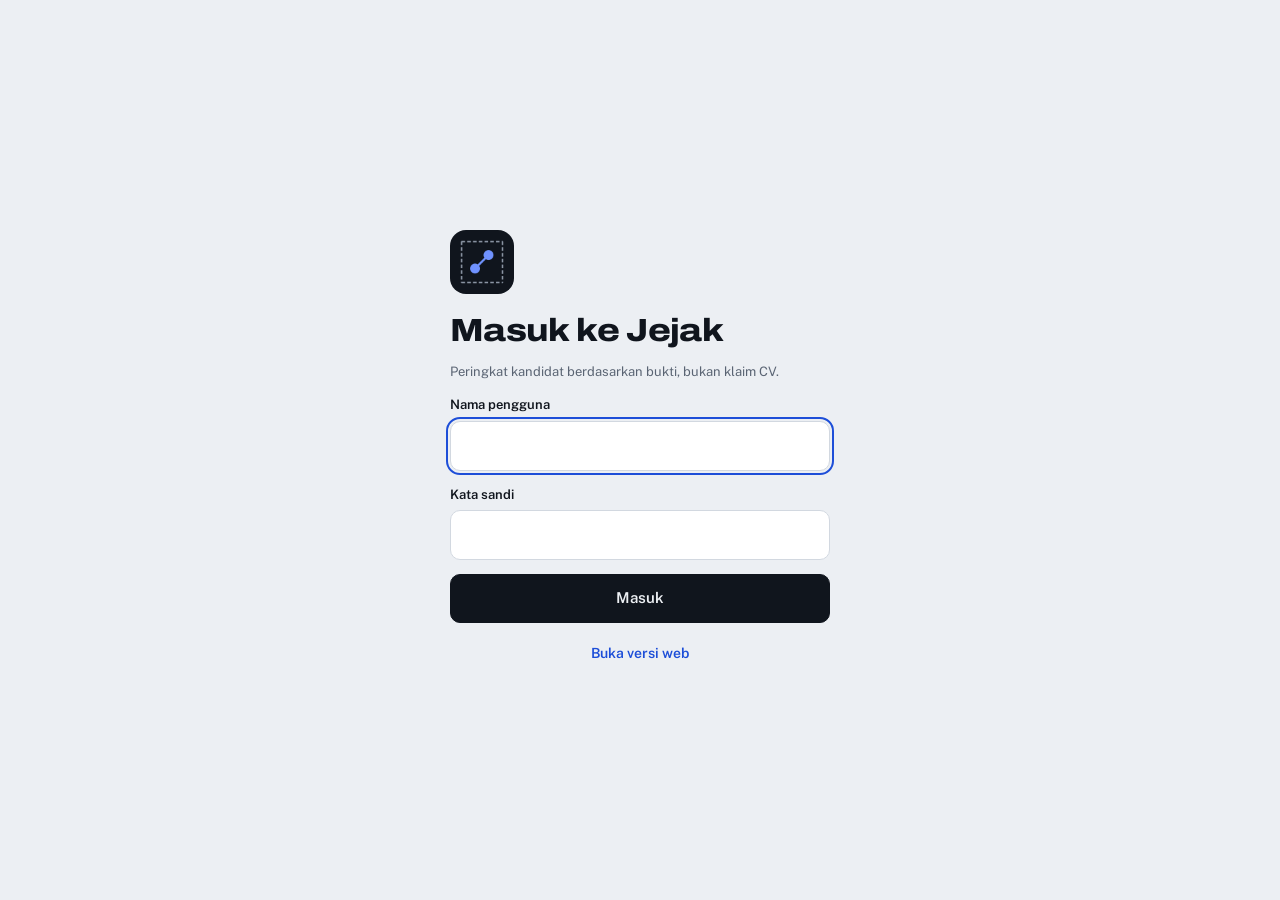
==== app/index.html @ dce97fb8 "Add Jejak mobile app with login, and send phones to it - app/: installable PWA (manifest, icons, ser" ====
<!doctype html>
<html lang="id">
<head>
<meta charset="utf-8">
<meta name="viewport" content="width=device-width, initial-scale=1, viewport-fit=cover">
<title>Jejak</title>
<meta name="description" content="Jejak: peringkat kandidat berdasarkan bukti, bukan klaim CV.">
<meta name="theme-color" content="#eceff3" media="(prefers-color-scheme: light)">
<meta name="theme-color" content="#0c1117" media="(prefers-color-scheme: dark)">
<meta name="apple-mobile-web-app-capable" content="yes">
<meta name="mobile-web-app-capable" content="yes">
<meta name="apple-mobile-web-app-status-bar-style" content="default">
<meta name="apple-mobile-web-app-title" content="Jejak">
<link rel="manifest" href="manifest.webmanifest">
<link rel="icon" href="icons/icon-192.png" type="image/png">
<link rel="apple-touch-icon" href="icons/apple-touch-icon.png">
<link rel="preconnect" href="https://fonts.googleapis.com">
<link rel="preconnect" href="https://fonts.gstatic.com" crossorigin>
<link rel="stylesheet" href="https://fonts.googleapis.com/css2?family=Archivo:wdth,wght@100..125,400..900&family=Public+Sans:wght@400;500;600&family=JetBrains+Mono:wght@400;600&display=swap">
<link rel="stylesheet" href="app.css">
</head>
<body>
<div class="login" id="login" hidden>
  <form class="login-card" id="loginForm" novalidate>
    <img src="icons/icon-192.png" alt="" width="64" height="64" class="login-icon">
    <h1>Masuk ke Jejak</h1>
    <p class="hint">Peringkat kandidat berdasarkan bukti, bukan klaim CV.</p>
    <label class="f" for="loginUser">Nama pengguna
      <input id="loginUser" name="username" autocomplete="username" autocapitalize="off" autocorrect="off" spellcheck="false" inputmode="text" required>
    </label>
    <label class="f" for="loginPass">Kata sandi
      <input id="loginPass" name="password" type="password" autocomplete="current-password" required>
    </label>
    <p class="login-error" id="loginError" role="alert" hidden></p>
    <button class="btn" type="submit" id="loginBtn">Masuk</button>
    <a class="link center" href="../?web=1">Buka versi web</a>
  </form>
</div>
<div class="shell" id="shell" hidden>
  <header class="appbar">
    <div class="appbar-row">
      <span class="eyebrow" id="eyebrow">Backend Engineer, Laravel</span>
      <span class="appbar-actions">
        <button type="button" class="install" id="installBtn" hidden>Pasang</button>
        <button type="button" class="logout" id="logoutBtn">Keluar</button>
      </span>
    </div>
    <h1 id="screenTitle">Peringkat</h1>
  </header>

  <main id="main">
    <section class="screen" data-screen="peringkat" aria-labelledby="screenTitle">
      <div class="ios-hint card" id="iosHint" hidden>
        <p><b>Pasang Jejak di iPhone:</b> ketuk tombol Bagikan di Safari, lalu pilih <b>Tambah ke Layar Utama</b>.</p>
        <button type="button" class="link" id="iosHintClose">Tutup</button>
      </div>
      <div class="seg" role="group" aria-label="Mode penilaian">
        <button type="button" data-mode="cv" aria-pressed="false">Skor CV</button>
        <button type="button" data-mode="es" aria-pressed="true">Skor bukti</button>
      </div>
      <p class="hint" id="rankHint"></p>
      <div class="rank" id="rank"></div>
      <p class="foot">Data contoh. Semua kandidat dan angka dibuat untuk demo.</p>
    </section>

    <section class="screen" data-screen="dossier" hidden>
      <div class="chips" id="dossierChips" role="tablist" aria-label="Pilih kandidat"></div>
      <div id="dossier"></div>
    </section>

    <section class="screen" data-screen="bukti" hidden>
      <div class="chips" id="srcChips" aria-label="Saring sumber"></div>
      <ul class="feed" id="feed"></ul>
    </section>

    <section class="screen" data-screen="izin" hidden>
      <div class="chips" id="izinChips" role="tablist" aria-label="Lihat sebagai kandidat"></div>
      <div id="izin"></div>
    </section>
  </main>

  <nav class="tabbar" aria-label="Menu utama">
    <a href="#peringkat" data-tab="peringkat">
      <svg viewBox="0 0 24 24" aria-hidden="true"><path d="M4 18h4V10H4zM10 18h4V5h-4zM16 18h4v-6h-4z"/></svg><span>Peringkat</span></a>
    <a href="#dossier" data-tab="dossier">
      <svg viewBox="0 0 24 24" aria-hidden="true"><rect x="4" y="4" width="16" height="16" rx="2" fill="none" stroke-dasharray="3 2.2"/><circle cx="9.5" cy="14.5" r="2.2"/><circle cx="14.5" cy="9.5" r="2.2"/><path d="M9.5 14.5l5-5" fill="none"/></svg><span>Dossier</span></a>
    <a href="#bukti" data-tab="bukti">
      <svg viewBox="0 0 24 24" aria-hidden="true"><path d="M5 6h14M5 12h14M5 18h9" fill="none"/></svg><span>Bukti</span></a>
    <a href="#izin" data-tab="izin">
      <svg viewBox="0 0 24 24" aria-hidden="true"><path d="M12 3l7 3v5c0 4.5-3 8-7 10-4-2-7-5.5-7-10V6z" fill="none"/><path d="M9 12l2 2 4-4" fill="none"/></svg><span>Izin</span></a>
  </nav>

  <div class="sheet-backdrop" id="sheetBackdrop" hidden></div>
  <div class="sheet" id="sheet" role="dialog" aria-modal="true" aria-labelledby="sheetTitle" hidden>
    <div class="grab" aria-hidden="true"></div>
    <div class="sheet-head"><h2 id="sheetTitle"></h2><button type="button" class="link" id="sheetClose">Tutup</button></div>
    <div id="sheetBody"></div>
  </div>
  <div class="toast" id="toast" role="status" aria-live="polite" hidden></div>
</div>
<script src="data.js"></script>
<script src="app.js"></script>
</body>
</html>
---- app/app.css ----
/* Mobile shell: large-title app bar, one scrolling screen, bottom tab bar, bottom sheets.
   Same tokens as the landing page so the two read as one product. */
:root {
  --bg: #eceff3;
  --surface: #ffffff;
  --surface-2: #f5f7f9;
  --ink: #10151d;
  --muted: #5a6473;
  --line: #d2d8e0;
  --accent: #1d4ed8;
  --accent-soft: #dbe5ff;
  --claim: #8a94a3;
  --ok: #17804c;
  --partial: #a86400;
  --over: #c0322a;
  --hidden: #0b7d87;
  --none: #9aa3af;
  --scrim: rgba(16, 21, 29, .38);
  --display: "Archivo", "Arial Narrow", Arial, sans-serif;
  --body: "Public Sans", "Segoe UI", system-ui, -apple-system, sans-serif;
  --mono: "JetBrains Mono", ui-monospace, "SFMono-Regular", Menlo, monospace;
  --tabbar-h: 58px;
  color-scheme: light;
}
@media (prefers-color-scheme: dark) {
  :root:not([data-theme="light"]) {
    --bg: #0c1117; --surface: #131a23; --surface-2: #19212c; --ink: #e5eaf0; --muted: #8b96a6;
    --line: #26303d; --accent: #7092ff; --accent-soft: #1b2850; --claim: #6d7787;
    --ok: #3fbb7b; --partial: #e2a43c; --over: #f06a5e; --hidden: #39c3cd; --none: #5d6775;
    --scrim: rgba(0, 0, 0, .55);
    color-scheme: dark;
  }
}
:root[data-theme="dark"] {
  --bg: #0c1117; --surface: #131a23; --surface-2: #19212c; --ink: #e5eaf0; --muted: #8b96a6;
  --line: #26303d; --accent: #7092ff; --accent-soft: #1b2850; --claim: #6d7787;
  --ok: #3fbb7b; --partial: #e2a43c; --over: #f06a5e; --hidden: #39c3cd; --none: #5d6775;
  --scrim: rgba(0, 0, 0, .55);
  color-scheme: dark;
}

* { box-sizing: border-box; -webkit-tap-highlight-color: transparent; }
html, body { margin: 0; background: var(--bg); color: var(--ink); }
body { font-family: var(--body); font-size: 15px; line-height: 1.5; -webkit-font-smoothing: antialiased; overscroll-behavior-y: none; }
[hidden] { display: none !important; }
button { font: inherit; color: inherit; }
p { margin: 0; }
:focus-visible { outline: 2px solid var(--accent); outline-offset: 2px; }
.num { font-variant-numeric: tabular-nums; }

.shell { max-width: 560px; margin: 0 auto; min-height: 100dvh; }
.pad-x { padding-left: max(16px, env(safe-area-inset-left, 0px)); padding-right: max(16px, env(safe-area-inset-right, 0px)); }

/* app bar */
.appbar {
  position: sticky; top: 0; z-index: 5; background: var(--bg);
  padding: calc(env(safe-area-inset-top, 0px) + 10px) max(16px, env(safe-area-inset-right, 0px)) 10px max(16px, env(safe-area-inset-left, 0px));
  border-bottom: 1px solid transparent; transition: border-color .2s;
}
.appbar.scrolled { border-bottom-color: var(--line); }
.appbar-row { display: flex; justify-content: space-between; align-items: center; min-height: 24px; }
.eyebrow { font-family: var(--mono); font-size: 11px; letter-spacing: .07em; text-transform: uppercase; color: var(--muted); }
.appbar h1 { margin: 2px 0 0; font-family: var(--display); font-weight: 800; font-stretch: 115%; font-size: 32px; letter-spacing: -.02em; line-height: 1.1; }
.install { border: 1px solid var(--ink); background: var(--ink); color: var(--bg); border-radius: 999px; padding: 4px 12px; font-size: 13px; font-weight: 600; }

main { padding: 8px max(16px, env(safe-area-inset-right, 0px)) calc(var(--tabbar-h) + env(safe-area-inset-bottom, 0px) + 24px) max(16px, env(safe-area-inset-left, 0px)); }
.screen { display: grid; gap: 14px; animation: in .22s ease-out; }
@keyframes in { from { opacity: .4; transform: translateY(6px); } to { opacity: 1; transform: none; } }

.card { background: var(--surface); border: 1px solid var(--line); border-radius: 12px; padding: 14px; }
.label { font-family: var(--mono); font-size: 10.5px; letter-spacing: .07em; text-transform: uppercase; color: var(--muted); }
.hint { color: var(--muted); font-size: 13px; }
.foot { color: var(--muted); font-size: 12px; text-align: center; padding-top: 6px; }
.link { border: 0; background: none; color: var(--accent); font-weight: 600; font-size: 14px; padding: 6px 0; cursor: pointer; }
.ios-hint { display: grid; gap: 6px; font-size: 14px; }
.ios-hint .link { justify-self: start; }

/* segmented */
.seg { display: grid; grid-template-columns: 1fr 1fr; border: 1px solid var(--line); border-radius: 10px; background: var(--surface); padding: 3px; }
.seg button { border: 0; background: transparent; padding: 9px; border-radius: 8px; font-weight: 600; font-size: 14px; color: var(--muted); cursor: pointer; }
.seg button[aria-pressed="true"] { background: var(--ink); color: var(--bg); }

/* ranking cards */
.rank { position: relative; }
.rcard { position: absolute; left: 0; right: 0; height: 96px; display: grid; grid-template-columns: 34px 1fr auto; gap: 2px 12px; align-items: center; text-align: left; background: var(--surface); border: 1px solid var(--line); border-radius: 12px; padding: 12px 14px; cursor: pointer; transition: transform .5s cubic-bezier(.2,.8,.2,1); }
.rcard:active { background: var(--surface-2); }
.rcard .pos { grid-row: 1 / 3; font-family: var(--display); font-weight: 800; font-stretch: 112%; font-size: 24px; color: var(--muted); }
.rcard .nm { font-weight: 600; font-size: 16px; min-width: 0; overflow: hidden; text-overflow: ellipsis; white-space: nowrap; }
.rcard .sc { font-family: var(--display); font-weight: 800; font-stretch: 112%; font-size: 26px; line-height: 1; text-align: right; }
.rcard.ev .sc { color: var(--accent); }
.rcard .sub { grid-column: 2 / 4; display: grid; grid-template-columns: 1fr auto; gap: 10px; align-items: center; }
.rcard .tag { grid-column: 2 / 4; font-size: 12px; color: var(--muted); white-space: nowrap; overflow: hidden; text-overflow: ellipsis; }
.bar { position: relative; height: 6px; background: var(--surface-2); border-radius: 3px; overflow: hidden; }
.bar i { position: absolute; inset: 0 auto 0 0; background: var(--ink); opacity: .7; border-radius: 3px; transition: width .5s cubic-bezier(.2,.8,.2,1); }
.rcard.ev .bar i { background: var(--accent); opacity: 1; }
.delta { font-family: var(--mono); font-size: 12px; min-width: 30px; text-align: right; }
.up { color: var(--ok); } .down { color: var(--over); } .same { color: var(--muted); }

/* chips */
.chips { display: flex; gap: 8px; overflow-x: auto; scrollbar-width: none; margin: 0 calc(-1 * max(16px, env(safe-area-inset-right, 0px))); padding: 0 max(16px, env(safe-area-inset-right, 0px)) 2px; }
.chips::-webkit-scrollbar { display: none; }
.chip { flex: none; border: 1px solid var(--line); background: var(--surface); border-radius: 999px; padding: 7px 14px; font-size: 14px; font-weight: 600; color: var(--muted); cursor: pointer; white-space: nowrap; }
.chip[aria-selected="true"], .chip[aria-pressed="true"] { background: var(--ink); color: var(--bg); border-color: var(--ink); }

/* dossier */
.dhead h2 { margin: 0; font-family: var(--display); font-size: 22px; font-weight: 800; font-stretch: 108%; }
.dhead p { color: var(--muted); font-size: 13px; }
.trio { display: grid; grid-template-columns: repeat(3, 1fr); border: 1px solid var(--line); border-radius: 12px; background: var(--surface); overflow: hidden; }
.trio div { padding: 10px 12px; }
.trio div + div { border-left: 1px solid var(--line); }
.trio b { display: block; font-family: var(--display); font-weight: 800; font-stretch: 112%; font-size: 28px; line-height: 1.1; font-variant-numeric: tabular-nums; }
.trio .ev b { color: var(--accent); }
.agent { border: 1px dashed color-mix(in srgb, var(--accent) 55%, var(--line)); border-radius: 12px; padding: 12px 14px; font-size: 14px; background: var(--surface); }
.agent .label { color: var(--accent); display: block; margin-bottom: 4px; }
.graph { width: 100%; height: auto; display: block; }
.graph text { font-family: var(--body); fill: var(--ink); }
.graph .lvl { font-family: var(--mono); fill: var(--muted); }
.legend { display: flex; flex-wrap: wrap; gap: 4px 14px; font-size: 12px; color: var(--muted); margin-top: 6px; }
.key { display: inline-flex; align-items: center; gap: 6px; }
.sw-c { width: 12px; height: 12px; border-radius: 50%; border: 1.5px dashed var(--claim); }
.sw-e { width: 10px; height: 10px; border-radius: 50%; background: var(--accent); }

.list { list-style: none; margin: 0; padding: 0; background: var(--surface); border: 1px solid var(--line); border-radius: 12px; overflow: hidden; }
.list > li + li { border-top: 1px solid var(--line); }
.row { width: 100%; display: grid; grid-template-columns: 1fr auto; gap: 6px 10px; align-items: center; padding: 12px 14px; border: 0; background: transparent; text-align: left; cursor: pointer; }
.row:active { background: var(--surface-2); }
.row .t { font-weight: 600; font-size: 15px; min-width: 0; }
.row .lv { grid-column: 1 / 3; display: flex; gap: 14px; align-items: center; flex-wrap: wrap; font-size: 12px; color: var(--muted); }
.pips { display: inline-flex; gap: 3px; vertical-align: middle; }
.pips i { width: 10px; height: 10px; border-radius: 2px; border: 1.5px solid var(--line); }
.pips.c i.on { border: 1.5px dashed var(--claim); }
.pips.e i.on { background: var(--accent); border-color: var(--accent); }
.pill { font-family: var(--mono); font-size: 10.5px; letter-spacing: .04em; text-transform: uppercase; padding: 2px 8px; border-radius: 999px; border: 1px solid currentColor; white-space: nowrap; }
.st-ok { color: var(--ok); } .st-partial { color: var(--partial); } .st-over { color: var(--over); } .st-hidden { color: var(--hidden); } .st-none { color: var(--none); }
.section-title { display: flex; justify-content: space-between; align-items: baseline; margin-top: 4px; }

/* evidence items */
.ev-item { display: grid; gap: 4px; padding: 12px 14px; }
.ev-item .top { display: flex; justify-content: space-between; gap: 8px; align-items: baseline; }
.ev-item .src { font-weight: 600; font-size: 13px; display: inline-flex; gap: 8px; align-items: center; }
.ev-item .t { font-weight: 600; }
.ev-item p { color: var(--muted); font-size: 13.5px; }
.ev-item .who { font-size: 12px; color: var(--muted); }
.badge { font-family: var(--mono); font-size: 11px; font-weight: 600; width: 22px; height: 22px; display: inline-grid; place-items: center; border-radius: 5px; border: 1.5px solid var(--claim); color: var(--claim); }
.badge.Kuat { border-color: var(--accent); color: var(--accent); }
.badge.Sedang { border-color: var(--ink); color: var(--ink); border-width: 1.2px; }
.feed { list-style: none; margin: 0; padding: 0; display: grid; gap: 10px; }
.feed > li { background: var(--surface); border: 1px solid var(--line); border-radius: 12px; }
.empty { text-align: center; color: var(--muted); padding: 32px 16px; }

/* consent */
.consent-score { display: grid; grid-template-columns: 1fr auto; align-items: center; gap: 4px 12px; }
.consent-score b { font-family: var(--display); font-weight: 800; font-stretch: 112%; font-size: 34px; line-height: 1; color: var(--accent); font-variant-numeric: tabular-nums; }
.consent-score .was { font-family: var(--mono); font-size: 12px; color: var(--muted); text-align: right; }
.src-row { display: grid; grid-template-columns: 1fr auto; gap: 4px 12px; align-items: center; padding: 12px 14px; }
.src-row .t { font-weight: 600; }
.src-row p { grid-column: 1 / 2; color: var(--muted); font-size: 13px; }
.src-row .tr { font-family: var(--mono); font-size: 11px; color: var(--muted); }
.switch { position: relative; width: 50px; height: 30px; border-radius: 999px; border: 0; background: var(--line); cursor: pointer; transition: background .2s; grid-row: 1 / 3; grid-column: 2; }
.switch::after { content: ""; position: absolute; top: 3px; left: 3px; width: 24px; height: 24px; border-radius: 50%; background: var(--surface); box-shadow: 0 1px 2px rgba(0,0,0,.25); transition: transform .2s; }
.switch[aria-checked="true"] { background: var(--ok); }
.switch[aria-checked="true"]::after { transform: translateX(20px); }
.switch:disabled { opacity: .45; }
.audit { list-style: none; margin: 0; padding: 0; display: grid; gap: 0; font-size: 13px; }
.audit li { display: grid; grid-template-columns: 52px 1fr; gap: 10px; padding: 9px 14px; }
.audit li + li { border-top: 1px solid var(--line); }
.audit time { font-family: var(--mono); font-size: 11.5px; color: var(--muted); padding-top: 1px; }
.btn { border: 1px solid var(--ink); background: var(--ink); color: var(--bg); border-radius: 10px; padding: 12px 16px; font-weight: 600; font-size: 15px; cursor: pointer; width: 100%; }
.btn.ghost { background: transparent; color: var(--ink); border-color: var(--line); }
.btn:disabled { opacity: .5; }

/* tab bar */
.tabbar {
  position: fixed; left: 0; right: 0; bottom: 0; z-index: 6;
  display: grid; grid-template-columns: repeat(4, 1fr);
  background: color-mix(in srgb, var(--surface) 92%, transparent); backdrop-filter: blur(12px);
  border-top: 1px solid var(--line);
  padding: 0 max(8px, env(safe-area-inset-right, 0px)) env(safe-area-inset-bottom, 0px) max(8px, env(safe-area-inset-left, 0px));
}
.tabbar a { height: var(--tabbar-h); display: grid; place-content: center; justify-items: center; gap: 3px; color: var(--muted); text-decoration: none; font-size: 11px; font-weight: 600; }
.tabbar svg { width: 24px; height: 24px; fill: currentColor; stroke: currentColor; stroke-width: 1.8; stroke-linecap: round; stroke-linejoin: round; }
.tabbar a[aria-current="page"] { color: var(--accent); }
@media (min-width: 600px) { .tabbar { max-width: 560px; margin: 0 auto; border-left: 1px solid var(--line); border-right: 1px solid var(--line); } }

/* sheet */
.sheet-backdrop { position: fixed; inset: 0; z-index: 20; background: var(--scrim); animation: fade .2s; }
.sheet { position: fixed; left: 0; right: 0; bottom: 0; z-index: 21; max-width: 560px; margin: 0 auto; max-height: 86dvh; overflow-y: auto; background: var(--bg); border-radius: 16px 16px 0 0; padding: 8px max(16px, env(safe-area-inset-right, 0px)) calc(20px + env(safe-area-inset-bottom, 0px)) max(16px, env(safe-area-inset-left, 0px)); display: grid; gap: 12px; animation: up .25s cubic-bezier(.2,.8,.2,1); }
.grab { width: 40px; height: 5px; border-radius: 3px; background: var(--line); justify-self: center; }
.sheet-head { display: flex; justify-content: space-between; align-items: center; gap: 12px; }
.sheet-head h2 { margin: 0; font-family: var(--display); font-weight: 800; font-stretch: 108%; font-size: 20px; }
#sheetBody { display: grid; gap: 12px; }
textarea { font: inherit; font-size: 15px; color: var(--ink); background: var(--surface); border: 1px solid var(--line); border-radius: 10px; padding: 10px 12px; width: 100%; min-height: 110px; resize: vertical; }
label.f { display: grid; gap: 6px; font-size: 13px; font-weight: 600; }
@keyframes up { from { transform: translateY(100%); } to { transform: none; } }
@keyframes fade { from { opacity: 0; } to { opacity: 1; } }

/* login */
.login { min-height: 100dvh; display: grid; place-items: center; padding: calc(env(safe-area-inset-top, 0px) + 24px) max(20px, env(safe-area-inset-right, 0px)) calc(env(safe-area-inset-bottom, 0px) + 24px) max(20px, env(safe-area-inset-left, 0px)); }
.login-card { width: 100%; max-width: 380px; display: grid; gap: 14px; }
.login-icon { width: 64px; height: 64px; border-radius: 16px; }
.login-card h1 { margin: 6px 0 0; font-family: var(--display); font-weight: 800; font-stretch: 115%; font-size: 32px; letter-spacing: -.02em; line-height: 1.05; }
.login-card input { font: inherit; font-size: 16px; font-weight: 400; color: var(--ink); background: var(--surface); border: 1px solid var(--line); border-radius: 10px; padding: 12px 14px; width: 100%; }
.login-card input[aria-invalid="true"] { border-color: var(--over); }
.login-error { color: var(--over); font-size: 14px; }
.link.center { justify-self: center; text-decoration: none; }
.appbar .logout { border: 0; background: none; color: var(--muted); font-size: 13px; font-weight: 600; padding: 4px 0; cursor: pointer; }
.appbar-actions { display: flex; gap: 14px; align-items: center; }

.toast { position: fixed; left: 50%; transform: translateX(-50%); bottom: calc(var(--tabbar-h) + env(safe-area-inset-bottom, 0px) + 14px); z-index: 30; background: var(--ink); color: var(--bg); padding: 10px 16px; border-radius: 10px; font-size: 14px; max-width: calc(100% - 32px); box-shadow: 0 6px 20px rgba(0,0,0,.2); animation: fade .2s; }

@media (prefers-reduced-motion: reduce) {
  .screen, .sheet, .sheet-backdrop, .toast { animation: none; }
  .rcard, .bar i, .switch, .switch::after { transition: none; }
}
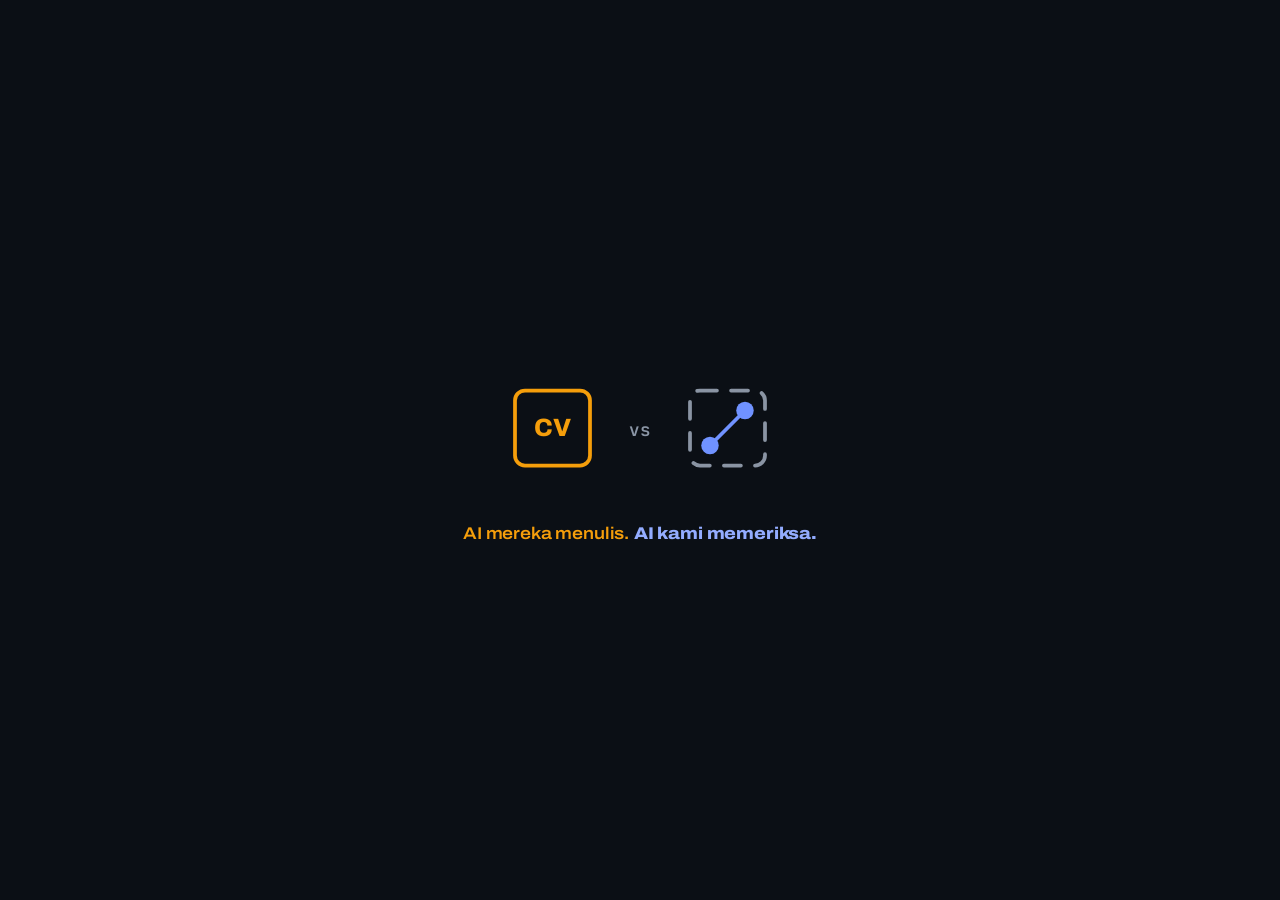
==== commit 54960019: "Rebuild mobile app as AI vs AI with richer features and motion - Brand: AI vs AI (candidate's AI wri" ====
--- a/app/index.html
+++ b/app/index.html
@@ -4,12 +4,11 @@
 <meta charset="utf-8">
 <meta name="viewport" content="width=device-width, initial-scale=1, viewport-fit=cover">
 <title>Jejak</title>
-<meta name="description" content="Jejak: peringkat kandidat berdasarkan bukti, bukan klaim CV.">
-<meta name="theme-color" content="#eceff3" media="(prefers-color-scheme: light)">
-<meta name="theme-color" content="#0c1117" media="(prefers-color-scheme: dark)">
+<meta name="description" content="AI mereka menulis CV. AI Jejak memeriksanya.">
+<meta name="theme-color" content="#0c1117" id="themeColor">
 <meta name="apple-mobile-web-app-capable" content="yes">
 <meta name="mobile-web-app-capable" content="yes">
-<meta name="apple-mobile-web-app-status-bar-style" content="default">
+<meta name="apple-mobile-web-app-status-bar-style" content="black-translucent">
 <meta name="apple-mobile-web-app-title" content="Jejak">
 <link rel="manifest" href="manifest.webmanifest">
 <link rel="icon" href="icons/icon-192.png" type="image/png">
@@ -18,86 +17,139 @@
 <link rel="preconnect" href="https://fonts.gstatic.com" crossorigin>
 <link rel="stylesheet" href="https://fonts.googleapis.com/css2?family=Archivo:wdth,wght@100..125,400..900&family=Public+Sans:wght@400;500;600&family=JetBrains+Mono:wght@400;600&display=swap">
 <link rel="stylesheet" href="app.css">
+<script>
+  // Apply the saved theme before first paint so there is no flash.
+  try { var t = JSON.parse(localStorage.getItem('jejak.theme')); if (t === 'light' || t === 'dark') document.documentElement.dataset.theme = t; } catch (e) {}
+</script>
 </head>
 <body>
+
+<!-- splash: the two AIs meet -->
+<div class="splash" id="splash" hidden aria-hidden="true">
+  <svg viewBox="0 0 240 120" class="splash-art">
+    <g class="sp-rival">
+      <rect x="20" y="30" width="60" height="60" rx="8" pathLength="100"/>
+      <text x="50" y="66" text-anchor="middle">CV</text>
+    </g>
+    <text x="120" y="66" text-anchor="middle" class="sp-vs">vs</text>
+    <g class="sp-jejak">
+      <rect x="160" y="30" width="60" height="60" rx="8" pathLength="100"/>
+      <path d="M176 74 204 46" pathLength="100"/>
+      <circle cx="176" cy="74" r="7"/><circle cx="204" cy="46" r="7"/>
+    </g>
+  </svg>
+  <p class="splash-word"><span>AI mereka menulis.</span> <b>AI kami memeriksa.</b></p>
+</div>
+
+<!-- login -->
 <div class="login" id="login" hidden>
+  <canvas class="login-net" id="loginNet" aria-hidden="true"></canvas>
   <form class="login-card" id="loginForm" novalidate>
-    <img src="icons/icon-192.png" alt="" width="64" height="64" class="login-icon">
-    <h1>Masuk ke Jejak</h1>
-    <p class="hint">Peringkat kandidat berdasarkan bukti, bukan klaim CV.</p>
+    <div class="vs-badge" aria-hidden="true"><span class="r">AI</span><i>vs</i><span class="j">AI</span></div>
+    <h1>AI mereka menulis CV.<br><em>Jejak memeriksanya.</em></h1>
+    <p class="hint">Masuk untuk melihat siapa yang benar-benar bisa, bukan siapa yang paling pandai menulis.</p>
     <label class="f" for="loginUser">Nama pengguna
-      <input id="loginUser" name="username" autocomplete="username" autocapitalize="off" autocorrect="off" spellcheck="false" inputmode="text" required>
+      <input id="loginUser" name="username" autocomplete="username" autocapitalize="off" autocorrect="off" spellcheck="false" required>
     </label>
     <label class="f" for="loginPass">Kata sandi
-      <input id="loginPass" name="password" type="password" autocomplete="current-password" required>
+      <span class="pw">
+        <input id="loginPass" name="password" type="password" autocomplete="current-password" required>
+        <button type="button" class="pw-eye" id="pwEye" aria-label="Tampilkan kata sandi" aria-pressed="false">
+          <svg viewBox="0 0 24 24" aria-hidden="true"><path d="M2 12s3.5-7 10-7 10 7 10 7-3.5 7-10 7S2 12 2 12z"/><circle cx="12" cy="12" r="3"/></svg>
+        </button>
+      </span>
     </label>
     <p class="login-error" id="loginError" role="alert" hidden></p>
-    <button class="btn" type="submit" id="loginBtn">Masuk</button>
+    <button class="btn" type="submit" id="loginBtn"><span>Masuk</span></button>
+    <button class="btn ghost bio" type="button" id="bioLogin" hidden>
+      <svg viewBox="0 0 24 24" aria-hidden="true"><path d="M12 3a8 8 0 0 0-8 8v2M20 13v-2a8 8 0 0 0-3-6.2M8 21c1-2 1.5-4 1.5-7a2.5 2.5 0 0 1 5 0c0 2-.2 3.8-.8 5.5M12 14c0 3-.6 5.2-1.8 7M17.5 18c.3-1.3.5-2.6.5-4"/></svg>
+      <span>Masuk dengan biometrik</span>
+    </button>
     <a class="link center" href="../?web=1">Buka versi web</a>
   </form>
 </div>
+
 <div class="shell" id="shell" hidden>
-  <header class="appbar">
+  <header class="appbar" id="appbar">
     <div class="appbar-row">
+      <button type="button" class="back" id="backBtn" hidden aria-label="Kembali">
+        <svg viewBox="0 0 24 24" aria-hidden="true"><path d="M15 5l-7 7 7 7"/></svg>
+      </button>
       <span class="eyebrow" id="eyebrow">Backend Engineer, Laravel</span>
+      <span class="small-title" id="smallTitle" hidden></span>
       <span class="appbar-actions">
         <button type="button" class="install" id="installBtn" hidden>Pasang</button>
-        <button type="button" class="logout" id="logoutBtn">Keluar</button>
+        <button type="button" class="icon-btn" id="bellBtn" aria-label="Notifikasi">
+          <svg viewBox="0 0 24 24" aria-hidden="true"><path d="M6 16V11a6 6 0 0 1 12 0v5l2 2H4z"/><path d="M10 21h4"/></svg>
+          <span class="badge-dot" id="bellBadge" hidden></span>
+        </button>
       </span>
     </div>
-    <h1 id="screenTitle">Peringkat</h1>
+    <h1 id="screenTitle">Beranda</h1>
   </header>
 
+  <div class="ptr" id="ptr" aria-hidden="true"><span class="ptr-ring"></span><span class="ptr-text">Tarik untuk memindai</span></div>
+
   <main id="main">
-    <section class="screen" data-screen="peringkat" aria-labelledby="screenTitle">
-      <div class="ios-hint card" id="iosHint" hidden>
-        <p><b>Pasang Jejak di iPhone:</b> ketuk tombol Bagikan di Safari, lalu pilih <b>Tambah ke Layar Utama</b>.</p>
-        <button type="button" class="link" id="iosHintClose">Tutup</button>
-      </div>
-      <div class="seg" role="group" aria-label="Mode penilaian">
-        <button type="button" data-mode="cv" aria-pressed="false">Skor CV</button>
-        <button type="button" data-mode="es" aria-pressed="true">Skor bukti</button>
+    <section class="screen" data-screen="beranda" hidden></section>
+    <section class="screen" data-screen="kandidat" hidden>
+      <label class="search" for="q">
+        <svg viewBox="0 0 24 24" aria-hidden="true"><circle cx="11" cy="11" r="6"/><path d="M20 20l-4.5-4.5"/></svg>
+        <input id="q" type="search" placeholder="Cari nama atau keahlian" autocomplete="off">
+      </label>
+      <div class="chips" id="stageChips" aria-label="Saring tahap"></div>
+      <div class="seg" role="group" aria-label="Mode penilaian" id="modeSeg">
+        <span class="seg-thumb" aria-hidden="true"></span>
+        <button type="button" data-mode="cv" aria-pressed="false">Versi AI kandidat</button>
+        <button type="button" data-mode="es" aria-pressed="true">Versi bukti</button>
       </div>
       <p class="hint" id="rankHint"></p>
-      <div class="rank" id="rank"></div>
-      <p class="foot">Data contoh. Semua kandidat dan angka dibuat untuk demo.</p>
+      <div class="clist" id="clist"></div>
+      <p class="hint center" id="swipeHint">Geser kartu ke kanan untuk shortlist, ke kiri untuk arsip.</p>
     </section>
-
-    <section class="screen" data-screen="dossier" hidden>
-      <div class="chips" id="dossierChips" role="tablist" aria-label="Pilih kandidat"></div>
-      <div id="dossier"></div>
-    </section>
-
     <section class="screen" data-screen="bukti" hidden>
+      <div class="live-head"><span class="live"><i></i>Agen aktif</span><span class="label" id="feedCount"></span></div>
       <div class="chips" id="srcChips" aria-label="Saring sumber"></div>
       <ul class="feed" id="feed"></ul>
     </section>
+    <section class="screen" data-screen="jadwal" hidden>
+      <div class="week" id="week" role="tablist" aria-label="Pilih hari"></div>
+      <div id="dayList"></div>
+    </section>
+    <section class="screen" data-screen="akun" hidden></section>
 
-    <section class="screen" data-screen="izin" hidden>
-      <div class="chips" id="izinChips" role="tablist" aria-label="Lihat sebagai kandidat"></div>
-      <div id="izin"></div>
-    </section>
+    <section class="page" data-page="detail" hidden></section>
+    <section class="page" data-page="izin" hidden></section>
   </main>
 
-  <nav class="tabbar" aria-label="Menu utama">
-    <a href="#peringkat" data-tab="peringkat">
-      <svg viewBox="0 0 24 24" aria-hidden="true"><path d="M4 18h4V10H4zM10 18h4V5h-4zM16 18h4v-6h-4z"/></svg><span>Peringkat</span></a>
-    <a href="#dossier" data-tab="dossier">
-      <svg viewBox="0 0 24 24" aria-hidden="true"><rect x="4" y="4" width="16" height="16" rx="2" fill="none" stroke-dasharray="3 2.2"/><circle cx="9.5" cy="14.5" r="2.2"/><circle cx="14.5" cy="9.5" r="2.2"/><path d="M9.5 14.5l5-5" fill="none"/></svg><span>Dossier</span></a>
+  <button type="button" class="fab" id="fab" hidden aria-label="Jadwalkan wawancara">
+    <svg viewBox="0 0 24 24" aria-hidden="true"><path d="M12 5v14M5 12h14"/></svg>
+  </button>
+
+  <nav class="tabbar" id="tabbar" aria-label="Menu utama">
+    <span class="tab-ind" id="tabInd" aria-hidden="true"></span>
+    <a href="#beranda" data-tab="beranda">
+      <svg viewBox="0 0 24 24" aria-hidden="true"><path d="M4 11l8-6 8 6v8a1 1 0 0 1-1 1h-4v-6H9v6H5a1 1 0 0 1-1-1z"/></svg><span>Beranda</span></a>
+    <a href="#kandidat" data-tab="kandidat">
+      <svg viewBox="0 0 24 24" aria-hidden="true"><path d="M5 19V11M12 19V5M19 19v-6"/></svg><span>Kandidat</span></a>
     <a href="#bukti" data-tab="bukti">
-      <svg viewBox="0 0 24 24" aria-hidden="true"><path d="M5 6h14M5 12h14M5 18h9" fill="none"/></svg><span>Bukti</span></a>
-    <a href="#izin" data-tab="izin">
-      <svg viewBox="0 0 24 24" aria-hidden="true"><path d="M12 3l7 3v5c0 4.5-3 8-7 10-4-2-7-5.5-7-10V6z" fill="none"/><path d="M9 12l2 2 4-4" fill="none"/></svg><span>Izin</span></a>
+      <svg viewBox="0 0 24 24" aria-hidden="true"><rect x="4" y="4" width="16" height="16" rx="3" stroke-dasharray="3 2.4"/><circle cx="9.5" cy="14.5" r="2"/><circle cx="14.5" cy="9.5" r="2"/><path d="M11 13l2-2"/></svg><span>Bukti</span></a>
+    <a href="#jadwal" data-tab="jadwal">
+      <svg viewBox="0 0 24 24" aria-hidden="true"><rect x="4" y="5" width="16" height="15" rx="2"/><path d="M4 10h16M9 3v4M15 3v4"/></svg><span>Jadwal</span></a>
+    <a href="#akun" data-tab="akun">
+      <svg viewBox="0 0 24 24" aria-hidden="true"><circle cx="12" cy="9" r="3.5"/><path d="M5 20c1.2-3.5 4-5 7-5s5.8 1.5 7 5"/></svg><span>Akun</span></a>
   </nav>
 
   <div class="sheet-backdrop" id="sheetBackdrop" hidden></div>
   <div class="sheet" id="sheet" role="dialog" aria-modal="true" aria-labelledby="sheetTitle" hidden>
-    <div class="grab" aria-hidden="true"></div>
-    <div class="sheet-head"><h2 id="sheetTitle"></h2><button type="button" class="link" id="sheetClose">Tutup</button></div>
+    <div class="grab-zone" id="grabZone"><div class="grab" aria-hidden="true"></div>
+      <div class="sheet-head"><h2 id="sheetTitle"></h2><button type="button" class="link" id="sheetClose">Tutup</button></div>
+    </div>
     <div id="sheetBody"></div>
   </div>
-  <div class="toast" id="toast" role="status" aria-live="polite" hidden></div>
 </div>
+<div class="toast" id="toast" role="status" aria-live="polite" hidden><span id="toastMsg"></span><button type="button" class="toast-act" id="toastAct" hidden></button></div>
+
 <script src="data.js"></script>
 <script src="app.js"></script>
 </body>
--- a/app/app.css
+++ b/app/app.css
@@ -1,41 +1,50 @@
-/* Mobile shell: large-title app bar, one scrolling screen, bottom tab bar, bottom sheets.
-   Same tokens as the landing page so the two read as one product. */
+/* Jejak mobile. Brand idea: AI vs AI. The candidate's AI (amber, "rival") writes the claim;
+   Jejak's AI (cobalt, "accent") checks it. Shell: large-title app bar, one scrolling screen,
+   5-tab bar with a sliding indicator, pushed detail pages, draggable bottom sheets. */
 :root {
   --bg: #eceff3;
   --surface: #ffffff;
-  --surface-2: #f5f7f9;
+  --surface-2: #f4f6f9;
   --ink: #10151d;
   --muted: #5a6473;
-  --line: #d2d8e0;
+  --line: #d6dbe2;
   --accent: #1d4ed8;
+  --accent-2: #3b6cf6;
   --accent-soft: #dbe5ff;
+  --rival: #b45309;
+  --rival-soft: #fdecd3;
   --claim: #8a94a3;
   --ok: #17804c;
   --partial: #a86400;
   --over: #c0322a;
   --hidden: #0b7d87;
   --none: #9aa3af;
-  --scrim: rgba(16, 21, 29, .38);
+  --scrim: rgba(16, 21, 29, .4);
+  --shadow: 0 1px 2px rgba(16, 21, 29, .06), 0 8px 24px rgba(16, 21, 29, .06);
   --display: "Archivo", "Arial Narrow", Arial, sans-serif;
   --body: "Public Sans", "Segoe UI", system-ui, -apple-system, sans-serif;
   --mono: "JetBrains Mono", ui-monospace, "SFMono-Regular", Menlo, monospace;
-  --tabbar-h: 58px;
+  --tabbar-h: 60px;
+  --spring: cubic-bezier(.2, .9, .25, 1.15);
+  --ease: cubic-bezier(.2, .8, .2, 1);
   color-scheme: light;
 }
 @media (prefers-color-scheme: dark) {
   :root:not([data-theme="light"]) {
-    --bg: #0c1117; --surface: #131a23; --surface-2: #19212c; --ink: #e5eaf0; --muted: #8b96a6;
-    --line: #26303d; --accent: #7092ff; --accent-soft: #1b2850; --claim: #6d7787;
+    --bg: #0b0f15; --surface: #131a23; --surface-2: #19212c; --ink: #e6ebf1; --muted: #8b96a6;
+    --line: #253040; --accent: #7092ff; --accent-2: #93acff; --accent-soft: #1a2650;
+    --rival: #f59e0b; --rival-soft: #3a2a0f; --claim: #6d7787;
     --ok: #3fbb7b; --partial: #e2a43c; --over: #f06a5e; --hidden: #39c3cd; --none: #5d6775;
-    --scrim: rgba(0, 0, 0, .55);
+    --scrim: rgba(0, 0, 0, .6); --shadow: 0 1px 2px rgba(0,0,0,.4), 0 8px 24px rgba(0,0,0,.25);
     color-scheme: dark;
   }
 }
 :root[data-theme="dark"] {
-  --bg: #0c1117; --surface: #131a23; --surface-2: #19212c; --ink: #e5eaf0; --muted: #8b96a6;
-  --line: #26303d; --accent: #7092ff; --accent-soft: #1b2850; --claim: #6d7787;
+  --bg: #0b0f15; --surface: #131a23; --surface-2: #19212c; --ink: #e6ebf1; --muted: #8b96a6;
+  --line: #253040; --accent: #7092ff; --accent-2: #93acff; --accent-soft: #1a2650;
+  --rival: #f59e0b; --rival-soft: #3a2a0f; --claim: #6d7787;
   --ok: #3fbb7b; --partial: #e2a43c; --over: #f06a5e; --hidden: #39c3cd; --none: #5d6775;
-  --scrim: rgba(0, 0, 0, .55);
+  --scrim: rgba(0, 0, 0, .6); --shadow: 0 1px 2px rgba(0,0,0,.4), 0 8px 24px rgba(0,0,0,.25);
   color-scheme: dark;
 }
 
@@ -45,170 +54,406 @@
 [hidden] { display: none !important; }
 button { font: inherit; color: inherit; }
 p { margin: 0; }
+h1, h2, h3 { text-wrap: balance; }
 :focus-visible { outline: 2px solid var(--accent); outline-offset: 2px; }
 .num { font-variant-numeric: tabular-nums; }
-
-.shell { max-width: 560px; margin: 0 auto; min-height: 100dvh; }
-.pad-x { padding-left: max(16px, env(safe-area-inset-left, 0px)); padding-right: max(16px, env(safe-area-inset-right, 0px)); }
-
-/* app bar */
-.appbar {
-  position: sticky; top: 0; z-index: 5; background: var(--bg);
-  padding: calc(env(safe-area-inset-top, 0px) + 10px) max(16px, env(safe-area-inset-right, 0px)) 10px max(16px, env(safe-area-inset-left, 0px));
-  border-bottom: 1px solid transparent; transition: border-color .2s;
+.center { text-align: center; justify-self: center; }
+svg { overflow: visible; }
+
+/* press feedback everywhere */
+.press, .btn, .chip, .ccard, .row, .tile, .icon-btn, .fab, .slot, .day, .insight {
+  transition: transform .18s var(--ease), background-color .2s, border-color .2s, color .2s, opacity .2s;
 }
-.appbar.scrolled { border-bottom-color: var(--line); }
-.appbar-row { display: flex; justify-content: space-between; align-items: center; min-height: 24px; }
-.eyebrow { font-family: var(--mono); font-size: 11px; letter-spacing: .07em; text-transform: uppercase; color: var(--muted); }
-.appbar h1 { margin: 2px 0 0; font-family: var(--display); font-weight: 800; font-stretch: 115%; font-size: 32px; letter-spacing: -.02em; line-height: 1.1; }
-.install { border: 1px solid var(--ink); background: var(--ink); color: var(--bg); border-radius: 999px; padding: 4px 12px; font-size: 13px; font-weight: 600; }
-
-main { padding: 8px max(16px, env(safe-area-inset-right, 0px)) calc(var(--tabbar-h) + env(safe-area-inset-bottom, 0px) + 24px) max(16px, env(safe-area-inset-left, 0px)); }
-.screen { display: grid; gap: 14px; animation: in .22s ease-out; }
-@keyframes in { from { opacity: .4; transform: translateY(6px); } to { opacity: 1; transform: none; } }
-
-.card { background: var(--surface); border: 1px solid var(--line); border-radius: 12px; padding: 14px; }
+.press:active, .btn:active, .chip:active, .row:active, .tile:active, .icon-btn:active, .slot:active, .day:active, .insight:active { transform: scale(.97); }
+
+/* ---------- splash ---------- */
+.splash { position: fixed; inset: 0; z-index: 100; display: grid; place-content: center; justify-items: center; gap: 18px; background: #0b0f15; color: #e6ebf1; transition: opacity .45s var(--ease), transform .45s var(--ease); }
+.splash.out { opacity: 0; transform: scale(1.06); pointer-events: none; }
+.splash-art { width: min(300px, 80vw); height: auto; }
+.splash-art rect, .splash-art path { fill: none; stroke-width: 3; stroke-linecap: round; stroke-dasharray: 100; stroke-dashoffset: 100; }
+.sp-rival rect { stroke: #f59e0b; animation: draw .7s .1s var(--ease) forwards; }
+.sp-rival text { fill: #f59e0b; font: 800 20px var(--display); opacity: 0; animation: pop .4s .55s var(--spring) forwards; }
+.sp-jejak rect { stroke: #8a94a3; stroke-dasharray: 6 5; stroke-dashoffset: 0; opacity: 0; animation: fadein .4s .35s forwards; }
+.sp-jejak path { stroke: #7092ff; animation: draw .5s .8s var(--ease) forwards; }
+.sp-jejak circle { fill: #7092ff; transform-box: fill-box; transform-origin: center; transform: scale(0); animation: pop .45s .65s var(--spring) forwards; }
+.sp-jejak circle + circle { animation-delay: 1s; }
+.sp-vs { fill: #8b96a6; font: 600 14px var(--mono); opacity: 0; animation: vs .5s .45s var(--spring) forwards; }
+.splash-word { font-family: var(--display); font-stretch: 112%; font-size: 17px; letter-spacing: -.01em; opacity: 0; animation: rise .5s 1s var(--ease) forwards; text-align: center; padding: 0 24px; }
+.splash-word span { color: #f59e0b; font-weight: 600; }
+.splash-word b { color: #93acff; font-weight: 800; }
+@keyframes draw { to { stroke-dashoffset: 0; } }
+@keyframes pop { from { transform: scale(0); opacity: 0; } to { transform: scale(1); opacity: 1; } }
+@keyframes vs { from { transform: scale(2.4); opacity: 0; } to { transform: scale(1); opacity: 1; } }
+@keyframes fadein { to { opacity: 1; } }
+@keyframes rise { from { opacity: 0; transform: translateY(10px); } to { opacity: 1; transform: none; } }
+
+/* ---------- login ---------- */
+.login { position: relative; min-height: 100dvh; display: grid; place-items: center; overflow: hidden; padding: calc(env(safe-area-inset-top, 0px) + 24px) max(20px, env(safe-area-inset-right, 0px)) calc(env(safe-area-inset-bottom, 0px) + 24px) max(20px, env(safe-area-inset-left, 0px)); transition: opacity .35s var(--ease), transform .35s var(--ease); }
+.login.leaving { opacity: 0; transform: scale(.96); }
+.login-net { position: absolute; inset: 0; width: 100%; height: 100%; opacity: .75; }
+.login-card { position: relative; width: 100%; max-width: 380px; display: grid; gap: 14px; background: color-mix(in srgb, var(--bg) 78%, transparent); backdrop-filter: blur(6px); -webkit-backdrop-filter: blur(6px); border-radius: 20px; padding: 8px 4px; animation: rise .6s var(--ease); }
+.login-card h1 { margin: 4px 0 0; font-family: var(--display); font-weight: 800; font-stretch: 112%; font-size: 30px; letter-spacing: -.02em; line-height: 1.08; }
+.login-card h1 em { font-style: normal; color: var(--accent); }
+.login-card input { font: inherit; font-size: 16px; color: var(--ink); background: var(--surface); border: 1px solid var(--line); border-radius: 12px; padding: 13px 14px; width: 100%; transition: border-color .2s, box-shadow .2s; }
+.login-card input:focus { outline: none; border-color: var(--accent); box-shadow: 0 0 0 4px var(--accent-soft); }
+.login-card input[aria-invalid="true"] { border-color: var(--over); }
+.login-card.shake { animation: shake .4s; }
+@keyframes shake { 20%, 60% { transform: translateX(-8px); } 40%, 80% { transform: translateX(8px); } }
+.pw { position: relative; display: block; }
+.pw input { padding-right: 48px; }
+.pw-eye { position: absolute; right: 4px; top: 50%; transform: translateY(-50%); width: 40px; height: 40px; border: 0; background: none; color: var(--muted); display: grid; place-items: center; cursor: pointer; }
+.pw-eye svg, .bio svg { width: 20px; height: 20px; fill: none; stroke: currentColor; stroke-width: 1.8; stroke-linecap: round; }
+.pw-eye[aria-pressed="true"] { color: var(--accent); }
+.login-error { color: var(--over); font-size: 14px; }
+.vs-badge { display: inline-flex; align-items: center; gap: 8px; font-family: var(--display); font-weight: 800; font-stretch: 115%; font-size: 15px; justify-self: start; border: 1px solid var(--line); border-radius: 999px; padding: 5px 12px; background: var(--surface); }
+.vs-badge .r { color: var(--rival); } .vs-badge .j { color: var(--accent); }
+.vs-badge i { font-style: normal; font-family: var(--mono); font-weight: 400; font-size: 11px; color: var(--muted); }
+.btn.bio { display: inline-flex; justify-content: center; align-items: center; gap: 10px; }
+
+/* ---------- generic ---------- */
+.shell { max-width: 600px; margin: 0 auto; min-height: 100dvh; animation: fadein .35s var(--ease); }
+.card { background: var(--surface); border: 1px solid var(--line); border-radius: 16px; padding: 14px; }
 .label { font-family: var(--mono); font-size: 10.5px; letter-spacing: .07em; text-transform: uppercase; color: var(--muted); }
 .hint { color: var(--muted); font-size: 13px; }
-.foot { color: var(--muted); font-size: 12px; text-align: center; padding-top: 6px; }
-.link { border: 0; background: none; color: var(--accent); font-weight: 600; font-size: 14px; padding: 6px 0; cursor: pointer; }
-.ios-hint { display: grid; gap: 6px; font-size: 14px; }
-.ios-hint .link { justify-self: start; }
-
-/* segmented */
-.seg { display: grid; grid-template-columns: 1fr 1fr; border: 1px solid var(--line); border-radius: 10px; background: var(--surface); padding: 3px; }
-.seg button { border: 0; background: transparent; padding: 9px; border-radius: 8px; font-weight: 600; font-size: 14px; color: var(--muted); cursor: pointer; }
-.seg button[aria-pressed="true"] { background: var(--ink); color: var(--bg); }
-
-/* ranking cards */
-.rank { position: relative; }
-.rcard { position: absolute; left: 0; right: 0; height: 96px; display: grid; grid-template-columns: 34px 1fr auto; gap: 2px 12px; align-items: center; text-align: left; background: var(--surface); border: 1px solid var(--line); border-radius: 12px; padding: 12px 14px; cursor: pointer; transition: transform .5s cubic-bezier(.2,.8,.2,1); }
-.rcard:active { background: var(--surface-2); }
-.rcard .pos { grid-row: 1 / 3; font-family: var(--display); font-weight: 800; font-stretch: 112%; font-size: 24px; color: var(--muted); }
-.rcard .nm { font-weight: 600; font-size: 16px; min-width: 0; overflow: hidden; text-overflow: ellipsis; white-space: nowrap; }
-.rcard .sc { font-family: var(--display); font-weight: 800; font-stretch: 112%; font-size: 26px; line-height: 1; text-align: right; }
-.rcard.ev .sc { color: var(--accent); }
-.rcard .sub { grid-column: 2 / 4; display: grid; grid-template-columns: 1fr auto; gap: 10px; align-items: center; }
-.rcard .tag { grid-column: 2 / 4; font-size: 12px; color: var(--muted); white-space: nowrap; overflow: hidden; text-overflow: ellipsis; }
-.bar { position: relative; height: 6px; background: var(--surface-2); border-radius: 3px; overflow: hidden; }
-.bar i { position: absolute; inset: 0 auto 0 0; background: var(--ink); opacity: .7; border-radius: 3px; transition: width .5s cubic-bezier(.2,.8,.2,1); }
-.rcard.ev .bar i { background: var(--accent); opacity: 1; }
-.delta { font-family: var(--mono); font-size: 12px; min-width: 30px; text-align: right; }
-.up { color: var(--ok); } .down { color: var(--over); } .same { color: var(--muted); }
-
-/* chips */
+.link { border: 0; background: none; color: var(--accent); font-weight: 600; font-size: 14px; padding: 6px 0; cursor: pointer; text-decoration: none; }
+.btn { border: 1px solid var(--ink); background: var(--ink); color: var(--bg); border-radius: 14px; padding: 13px 16px; font-weight: 600; font-size: 15px; cursor: pointer; width: 100%; position: relative; overflow: hidden; }
+.btn.accent { background: var(--accent); border-color: var(--accent); color: #fff; }
+.btn.ghost { background: var(--surface); color: var(--ink); border-color: var(--line); }
+.btn.danger { background: var(--over); border-color: var(--over); color: #fff; }
+.btn:disabled { opacity: .45; }
+.btn .spin { display: inline-block; width: 16px; height: 16px; border: 2px solid currentColor; border-right-color: transparent; border-radius: 50%; animation: spin .7s linear infinite; vertical-align: -3px; }
+@keyframes spin { to { transform: rotate(360deg); } }
+.pill { font-family: var(--mono); font-size: 10.5px; letter-spacing: .04em; text-transform: uppercase; padding: 2px 8px; border-radius: 999px; border: 1px solid currentColor; white-space: nowrap; }
+.st-ok { color: var(--ok); } .st-partial { color: var(--partial); } .st-over { color: var(--over); } .st-hidden { color: var(--hidden); } .st-none { color: var(--none); }
+.av { flex: none; width: 44px; height: 44px; border-radius: 14px; display: grid; place-items: center; color: #fff; font-family: var(--display); font-weight: 800; font-stretch: 110%; font-size: 15px; background: hsl(var(--h) 55% 44%); }
+.av.lg { width: 64px; height: 64px; border-radius: 20px; font-size: 22px; }
+.av.sm { width: 32px; height: 32px; border-radius: 10px; font-size: 12px; }
+.section-title { display: flex; justify-content: space-between; align-items: baseline; margin-top: 6px; gap: 8px; }
+.section-title h3 { margin: 0; font-family: var(--display); font-weight: 800; font-stretch: 108%; font-size: 18px; }
+.empty { text-align: center; color: var(--muted); padding: 28px 16px; display: grid; gap: 10px; justify-items: center; }
+.empty svg { width: 56px; height: 56px; fill: none; stroke: var(--claim); stroke-width: 1.5; stroke-dasharray: 4 3; }
+
+/* ---------- app bar ---------- */
+.appbar { position: sticky; top: 0; z-index: 8; background: color-mix(in srgb, var(--bg) 90%, transparent); backdrop-filter: blur(14px); -webkit-backdrop-filter: blur(14px); padding: calc(env(safe-area-inset-top, 0px) + 8px) max(16px, env(safe-area-inset-right, 0px)) 10px max(16px, env(safe-area-inset-left, 0px)); border-bottom: 1px solid transparent; transition: border-color .2s; view-transition-name: appbar; }
+.appbar.scrolled { border-bottom-color: var(--line); }
+.appbar-row { display: flex; align-items: center; gap: 8px; min-height: 36px; }
+.eyebrow { font-family: var(--mono); font-size: 11px; letter-spacing: .07em; text-transform: uppercase; color: var(--muted); min-width: 0; overflow: hidden; text-overflow: ellipsis; white-space: nowrap; }
+.small-title { font-weight: 600; font-size: 16px; min-width: 0; overflow: hidden; text-overflow: ellipsis; white-space: nowrap; }
+.appbar-actions { margin-left: auto; display: flex; gap: 6px; align-items: center; }
+.appbar h1 { margin: 0; font-family: var(--display); font-weight: 800; font-stretch: 115%; font-size: 32px; letter-spacing: -.02em; line-height: 1.12; transition: font-size .2s var(--ease); }
+.appbar.compact h1 { font-size: 22px; }
+.appbar.is-page h1 { display: none; }
+.back, .icon-btn { position: relative; width: 38px; height: 38px; border-radius: 12px; border: 0; background: transparent; display: grid; place-items: center; cursor: pointer; color: var(--ink); }
+.back { margin-left: -8px; }
+.back svg, .icon-btn svg { width: 24px; height: 24px; fill: none; stroke: currentColor; stroke-width: 1.9; stroke-linecap: round; stroke-linejoin: round; }
+.badge-dot { position: absolute; top: 5px; right: 5px; min-width: 17px; height: 17px; border-radius: 9px; background: var(--over); color: #fff; font: 600 10px/17px var(--mono); text-align: center; padding: 0 4px; border: 2px solid var(--bg); animation: pop .4s var(--spring); }
+.bell-ring svg { animation: ring .8s var(--ease); transform-origin: 50% 10%; }
+@keyframes ring { 15% { transform: rotate(16deg); } 30% { transform: rotate(-14deg); } 45% { transform: rotate(10deg); } 60% { transform: rotate(-6deg); } 75% { transform: rotate(3deg); } }
+.install { border: 1px solid var(--ink); background: var(--ink); color: var(--bg); border-radius: 999px; padding: 5px 12px; font-size: 13px; font-weight: 600; cursor: pointer; }
+
+main { padding: 6px max(16px, env(safe-area-inset-right, 0px)) calc(var(--tabbar-h) + env(safe-area-inset-bottom, 0px) + 28px) max(16px, env(safe-area-inset-left, 0px)); }
+main.no-tabbar { padding-bottom: calc(96px + env(safe-area-inset-bottom, 0px)); }
+.screen, .page { display: grid; gap: 14px; }
+.fallback-push { animation: in-right .32s var(--ease); }
+.fallback-pop { animation: in-left .32s var(--ease); }
+.fallback-tab { animation: rise .25s var(--ease); }
+@keyframes in-right { from { transform: translateX(28%); opacity: 0; } to { transform: none; opacity: 1; } }
+@keyframes in-left { from { transform: translateX(-20%); opacity: 0; } to { transform: none; opacity: 1; } }
+
+/* staggered entrance for lists */
+.stagger > * { animation: rise .45s var(--ease) both; animation-delay: calc(var(--i, 0) * 45ms); }
+
+/* view transitions */
+::view-transition-old(root), ::view-transition-new(root) { animation-duration: .34s; animation-timing-function: var(--ease); }
+html[data-nav="push"]::view-transition-old(root) { animation-name: vt-out-left; }
+html[data-nav="push"]::view-transition-new(root) { animation-name: vt-in-right; }
+html[data-nav="pop"]::view-transition-old(root) { animation-name: vt-out-right; }
+html[data-nav="pop"]::view-transition-new(root) { animation-name: vt-in-left; }
+html[data-nav="tab"]::view-transition-old(root) { animation: vt-fade-out .18s var(--ease) both; }
+html[data-nav="tab"]::view-transition-new(root) { animation: vt-fade-up .28s var(--ease) both; }
+::view-transition-group(hero-av), ::view-transition-group(hero-nm) { animation-duration: .42s; animation-timing-function: var(--spring); }
+@keyframes vt-out-left { to { transform: translateX(-24%); opacity: .4; } }
+@keyframes vt-in-right { from { transform: translateX(100%); } }
+@keyframes vt-out-right { to { transform: translateX(100%); } }
+@keyframes vt-in-left { from { transform: translateX(-24%); opacity: .4; } }
+@keyframes vt-fade-out { to { opacity: 0; } }
+@keyframes vt-fade-up { from { opacity: 0; transform: translateY(10px); } }
+
+/* ---------- pull to refresh ---------- */
+.ptr { position: fixed; left: 50%; top: calc(env(safe-area-inset-top, 0px) + 64px); z-index: 7; transform: translate(-50%, -80px); display: flex; align-items: center; gap: 10px; background: var(--surface); border: 1px solid var(--line); border-radius: 999px; padding: 8px 14px 8px 8px; box-shadow: var(--shadow); font-size: 13px; font-weight: 600; opacity: 0; pointer-events: none; }
+.ptr-ring { width: 22px; height: 22px; border-radius: 50%; border: 2.5px solid var(--accent-soft); border-top-color: var(--accent); transform: rotate(var(--r, 0deg)); }
+.ptr.loading .ptr-ring { animation: spin .7s linear infinite; }
+.ptr.settle { transition: transform .35s var(--ease), opacity .35s; }
+
+/* ---------- beranda ---------- */
+.hello { display: grid; gap: 2px; }
+.hello p { color: var(--muted); }
+.duel-hero { position: relative; overflow: hidden; border-radius: 20px; padding: 18px; color: #e6ebf1; background: #0f1520; display: grid; gap: 12px; }
+.duel-hero::before { content: ""; position: absolute; inset: -40%; background: conic-gradient(from 0deg, transparent 0 70%, rgba(112, 146, 255, .28) 85%, transparent 100%); animation: sweep 6s linear infinite; }
+.duel-hero > * { position: relative; }
+.duel-hero h2 { margin: 0; font-family: var(--display); font-weight: 800; font-stretch: 112%; font-size: 22px; line-height: 1.15; letter-spacing: -.01em; }
+.duel-hero h2 span { color: #f59e0b; } .duel-hero h2 b { color: #93acff; }
+.duel-hero .label { color: #8b96a6; }
+.duel-stats { display: grid; grid-template-columns: 1fr auto 1fr; align-items: end; gap: 10px; }
+.duel-stats b { display: block; font-family: var(--display); font-weight: 800; font-stretch: 112%; font-size: 34px; line-height: 1; font-variant-numeric: tabular-nums; }
+.duel-stats .r b { color: #f59e0b; } .duel-stats .j { text-align: right; } .duel-stats .j b { color: #93acff; }
+.duel-stats .vs { font-family: var(--mono); color: #8b96a6; font-size: 12px; padding-bottom: 6px; }
+@keyframes sweep { to { transform: rotate(360deg); } }
+.tiles { display: grid; grid-template-columns: 1fr 1fr; gap: 10px; }
+.tile { text-align: left; background: var(--surface); border: 1px solid var(--line); border-radius: 16px; padding: 14px; cursor: pointer; display: grid; gap: 4px; }
+.tile b { font-family: var(--display); font-weight: 800; font-stretch: 112%; font-size: 30px; line-height: 1; font-variant-numeric: tabular-nums; }
+.tile small { color: var(--muted); font-size: 12px; }
+.tile.alert b { color: var(--over); }
+.carousel { display: grid; grid-auto-flow: column; grid-auto-columns: 84%; gap: 10px; overflow-x: auto; scroll-snap-type: x mandatory; scrollbar-width: none; margin: 0 calc(-1 * max(16px, env(safe-area-inset-right, 0px))); padding: 2px max(16px, env(safe-area-inset-right, 0px)) 4px; scroll-padding: 0 max(16px, env(safe-area-inset-right, 0px)); }
+.carousel::-webkit-scrollbar { display: none; }
+.insight { scroll-snap-align: start; text-align: left; border: 1px solid var(--line); background: var(--surface); border-radius: 18px; padding: 16px; display: grid; gap: 8px; cursor: pointer; min-width: 0; }
+.insight .top { display: flex; gap: 10px; align-items: center; }
+.insight h4 { margin: 0; font-size: 16px; }
+.insight p { color: var(--muted); font-size: 14px; }
+.insight .go { color: var(--accent); font-weight: 600; font-size: 13px; }
+.dots { display: flex; gap: 6px; justify-content: center; }
+.dots i { width: 6px; height: 6px; border-radius: 3px; background: var(--line); transition: width .3s var(--ease), background .3s; }
+.dots i.on { width: 18px; background: var(--accent); }
+.timeline { list-style: none; margin: 0; padding: 0; display: grid; }
+.timeline li { display: grid; grid-template-columns: 46px 26px 1fr; gap: 0 8px; align-items: start; padding: 8px 0; position: relative; }
+.timeline li::before { content: ""; position: absolute; left: 66px; top: 32px; bottom: -8px; width: 1.5px; background: var(--line); }
+.timeline li:last-child::before { display: none; }
+.timeline time { font-family: var(--mono); font-size: 11.5px; color: var(--muted); padding-top: 4px; }
+.timeline .src { width: 26px; height: 26px; border-radius: 8px; display: grid; place-items: center; font: 600 11px var(--mono); background: var(--accent-soft); color: var(--accent); }
+.timeline .m { font-size: 14px; padding-top: 3px; }
+.timeline li.new { animation: newrow 1.2s var(--ease); }
+@keyframes newrow { 0% { opacity: 0; transform: translateY(-10px); } 30% { opacity: 1; transform: none; background: var(--accent-soft); } 100% { background: transparent; } }
+.live { display: inline-flex; align-items: center; gap: 8px; font-weight: 600; font-size: 13px; color: var(--ok); }
+.live i { width: 8px; height: 8px; border-radius: 50%; background: var(--ok); box-shadow: 0 0 0 0 color-mix(in srgb, var(--ok) 60%, transparent); animation: pulse 1.8s infinite; }
+@keyframes pulse { 70% { box-shadow: 0 0 0 8px transparent; } 100% { box-shadow: 0 0 0 0 transparent; } }
+.live-head { display: flex; justify-content: space-between; align-items: center; }
+.refresh-btn { border: 0; background: none; color: var(--accent); font-weight: 600; font-size: 13px; cursor: pointer; display: inline-flex; gap: 6px; align-items: center; }
+.refresh-btn svg { width: 16px; height: 16px; fill: none; stroke: currentColor; stroke-width: 2; stroke-linecap: round; }
+.refresh-btn.busy svg { animation: spin .8s linear infinite; }
+
+/* ---------- kandidat ---------- */
+.search { display: flex; align-items: center; gap: 8px; background: var(--surface); border: 1px solid var(--line); border-radius: 14px; padding: 0 12px; transition: border-color .2s, box-shadow .2s; }
+.search:focus-within { border-color: var(--accent); box-shadow: 0 0 0 4px var(--accent-soft); }
+.search svg { width: 18px; height: 18px; fill: none; stroke: var(--muted); stroke-width: 2; stroke-linecap: round; flex: none; }
+.search input { flex: 1; min-width: 0; border: 0; background: transparent; font: inherit; font-size: 16px; color: var(--ink); padding: 11px 0; outline: none; }
 .chips { display: flex; gap: 8px; overflow-x: auto; scrollbar-width: none; margin: 0 calc(-1 * max(16px, env(safe-area-inset-right, 0px))); padding: 0 max(16px, env(safe-area-inset-right, 0px)) 2px; }
 .chips::-webkit-scrollbar { display: none; }
-.chip { flex: none; border: 1px solid var(--line); background: var(--surface); border-radius: 999px; padding: 7px 14px; font-size: 14px; font-weight: 600; color: var(--muted); cursor: pointer; white-space: nowrap; }
+.chip { flex: none; border: 1px solid var(--line); background: var(--surface); border-radius: 999px; padding: 7px 14px; font-size: 14px; font-weight: 600; color: var(--muted); cursor: pointer; white-space: nowrap; display: inline-flex; gap: 6px; align-items: center; }
+.chip .n { font: 600 11px var(--mono); opacity: .7; }
 .chip[aria-selected="true"], .chip[aria-pressed="true"] { background: var(--ink); color: var(--bg); border-color: var(--ink); }
-
-/* dossier */
-.dhead h2 { margin: 0; font-family: var(--display); font-size: 22px; font-weight: 800; font-stretch: 108%; }
-.dhead p { color: var(--muted); font-size: 13px; }
-.trio { display: grid; grid-template-columns: repeat(3, 1fr); border: 1px solid var(--line); border-radius: 12px; background: var(--surface); overflow: hidden; }
-.trio div { padding: 10px 12px; }
-.trio div + div { border-left: 1px solid var(--line); }
-.trio b { display: block; font-family: var(--display); font-weight: 800; font-stretch: 112%; font-size: 28px; line-height: 1.1; font-variant-numeric: tabular-nums; }
-.trio .ev b { color: var(--accent); }
-.agent { border: 1px dashed color-mix(in srgb, var(--accent) 55%, var(--line)); border-radius: 12px; padding: 12px 14px; font-size: 14px; background: var(--surface); }
-.agent .label { color: var(--accent); display: block; margin-bottom: 4px; }
+.seg { position: relative; display: grid; grid-template-columns: 1fr 1fr; border: 1px solid var(--line); border-radius: 14px; background: var(--surface); padding: 3px; }
+.seg-thumb { position: absolute; top: 3px; bottom: 3px; left: 3px; width: calc(50% - 3px); border-radius: 11px; background: var(--accent); transition: transform .35s var(--spring), background .3s; }
+.seg[data-mode="cv"] .seg-thumb { background: var(--rival); }
+.seg[data-mode="es"] .seg-thumb { transform: translateX(100%); }
+.seg button { position: relative; border: 0; background: transparent; padding: 9px 6px; border-radius: 11px; font-weight: 600; font-size: 14px; color: var(--muted); cursor: pointer; transition: color .25s; }
+.seg button[aria-pressed="true"] { color: #fff; }
+
+.clist { display: grid; gap: 10px; }
+.cwrap { position: relative; border-radius: 18px; }
+.swipe-bg { position: absolute; inset: 0; border-radius: 18px; display: flex; justify-content: space-between; align-items: center; padding: 0 22px; font-weight: 700; font-size: 14px; color: #fff; background: var(--ok); }
+.swipe-bg.left { background: var(--over); }
+.swipe-bg .sl, .swipe-bg .sr { opacity: 0; transition: opacity .15s, transform .2s var(--spring); }
+.swipe-bg.right .sl, .swipe-bg.left .sr { opacity: 1; }
+.swipe-bg.armed .sl, .swipe-bg.armed .sr { transform: scale(1.15); }
+.ccard { position: relative; display: grid; grid-template-columns: auto minmax(0, 1fr) auto; gap: 12px; align-items: center; background: var(--surface); border: 1px solid var(--line); border-radius: 18px; padding: 14px; cursor: pointer; touch-action: pan-y; user-select: none; -webkit-user-select: none; }
+.ccard.dragging { transition: none; box-shadow: var(--shadow); }
+.ccard .cmain { min-width: 0; display: grid; gap: 4px; }
+.ccard .nmrow { display: flex; align-items: center; gap: 6px; min-width: 0; }
+.ccard .nm { font-weight: 600; font-size: 16px; overflow: hidden; text-overflow: ellipsis; white-space: nowrap; }
+.ccard .star { color: var(--partial); font-size: 14px; }
+.ccard .meta { display: flex; gap: 8px; align-items: center; font-size: 12px; color: var(--muted); min-width: 0; }
+.ccard .meta span:last-child { overflow: hidden; text-overflow: ellipsis; white-space: nowrap; }
+.stage-pill { font: 600 10.5px var(--mono); letter-spacing: .03em; text-transform: uppercase; padding: 2px 7px; border-radius: 6px; background: var(--surface-2); color: var(--muted); white-space: nowrap; }
+.tug { position: relative; height: 6px; border-radius: 3px; background: var(--surface-2); overflow: hidden; }
+.tug i { position: absolute; inset: 0 auto 0 0; border-radius: 3px; background: var(--accent); transition: width .6s var(--ease), background .3s; }
+.clist[data-mode="cv"] .tug i { background: var(--rival); }
+.cside { display: grid; justify-items: end; gap: 2px; }
+.cside .pos { font: 600 11px var(--mono); color: var(--muted); }
+.cside b { font-family: var(--display); font-weight: 800; font-stretch: 112%; font-size: 28px; line-height: 1; color: var(--accent); font-variant-numeric: tabular-nums; transition: color .3s; }
+.clist[data-mode="cv"] .cside b { color: var(--rival); }
+.delta { font: 600 11.5px var(--mono); }
+.up { color: var(--ok); } .down { color: var(--over); } .same { color: var(--muted); }
+
+/* ---------- detail ---------- */
+.dhero { display: grid; grid-template-columns: auto minmax(0, 1fr) auto; gap: 14px; align-items: center; }
+.dhero h2 { margin: 0; font-family: var(--display); font-weight: 800; font-stretch: 110%; font-size: 24px; line-height: 1.1; }
+.dhero p { color: var(--muted); font-size: 13px; }
+.star-btn { width: 44px; height: 44px; border-radius: 14px; border: 1px solid var(--line); background: var(--surface); font-size: 20px; cursor: pointer; color: var(--muted); }
+.star-btn[aria-pressed="true"] { color: var(--partial); border-color: color-mix(in srgb, var(--partial) 50%, var(--line)); animation: pop .4s var(--spring); }
+.stepper { display: grid; gap: 10px; }
+.steps { position: relative; display: grid; grid-template-columns: repeat(4, 1fr); }
+.steps::before, .steps .fill { content: ""; position: absolute; top: 9px; left: 12.5%; height: 3px; border-radius: 2px; background: var(--line); width: 75%; }
+.steps .fill { background: var(--accent); width: 0; transition: width .7s var(--ease); }
+.step { position: relative; display: grid; justify-items: center; gap: 6px; font-size: 11.5px; color: var(--muted); text-align: center; }
+.step i { width: 21px; height: 21px; border-radius: 50%; border: 3px solid var(--line); background: var(--surface); transition: border-color .3s, background .3s, transform .3s var(--spring); }
+.step.done i { border-color: var(--accent); background: var(--accent); }
+.step.cur i { border-color: var(--accent); background: var(--surface); transform: scale(1.2); box-shadow: 0 0 0 5px var(--accent-soft); }
+.step.cur { color: var(--ink); font-weight: 600; }
+
+.duel { display: grid; gap: 12px; }
+.duel-row { display: grid; grid-template-columns: 1fr auto 1fr; gap: 10px; align-items: center; }
+.duel-row .side { display: grid; gap: 2px; }
+.duel-row .side.j { text-align: right; }
+.duel-row b { font-family: var(--display); font-weight: 800; font-stretch: 112%; font-size: 32px; line-height: 1; font-variant-numeric: tabular-nums; }
+.duel-row .r b { color: var(--rival); } .duel-row .j b { color: var(--accent); }
+.duel-row .vs { font: 600 12px var(--mono); color: var(--muted); }
+.rope { position: relative; height: 12px; border-radius: 6px; background: var(--rival); overflow: hidden; }
+.rope i { position: absolute; inset: 0 0 0 auto; background: var(--accent); width: 50%; transition: width 1s var(--spring); }
+.rope::after { content: ""; position: absolute; top: 0; bottom: 0; left: 50%; width: 2px; background: var(--surface); transform: translateX(-1px); }
+.ai-signals { display: grid; gap: 6px; font-size: 13px; }
+.ai-signals .sig { display: grid; grid-template-columns: 1fr auto; gap: 8px; }
+.ai-signals .phr { display: flex; flex-wrap: wrap; gap: 6px; }
+.ai-signals .phr span { font: 12px var(--mono); padding: 2px 8px; border-radius: 6px; background: var(--rival-soft); color: var(--rival); text-decoration: line-through; text-decoration-color: color-mix(in srgb, var(--rival) 60%, transparent); }
+.years { display: grid; gap: 8px; }
+.yrow { display: grid; grid-template-columns: 74px 1fr 52px; gap: 10px; align-items: center; font-size: 13px; }
+.ybar { height: 10px; border-radius: 5px; background: var(--surface-2); overflow: hidden; }
+.ybar i { display: block; height: 100%; border-radius: 5px; width: 0; transition: width .9s var(--ease); }
+.ybar.cv i { background: var(--rival); } .ybar.ok i { background: var(--accent); }
+.agent { position: relative; border-radius: 16px; padding: 14px; font-size: 14px; background: var(--accent-soft); color: var(--ink); overflow: hidden; }
+.agent .label { color: var(--accent); display: flex; align-items: center; gap: 6px; margin-bottom: 4px; }
+.agent .label::before { content: ""; width: 7px; height: 7px; border-radius: 50%; background: var(--accent); animation: pulse 1.8s infinite; box-shadow: 0 0 0 0 var(--accent); }
+.typing::after { content: "▍"; color: var(--accent); animation: blink .8s steps(1) infinite; }
+@keyframes blink { 50% { opacity: 0; } }
 .graph { width: 100%; height: auto; display: block; }
 .graph text { font-family: var(--body); fill: var(--ink); }
 .graph .lvl { font-family: var(--mono); fill: var(--muted); }
+.graph .spoke { stroke: var(--line); stroke-dasharray: 120; stroke-dashoffset: 120; animation: draw .6s var(--ease) forwards; animation-delay: calc(var(--i) * 60ms); }
+.graph .node { transform-box: fill-box; transform-origin: center; animation: pop .55s var(--spring) both; animation-delay: calc(250ms + var(--i) * 80ms); }
+.graph .lbl { animation: fadein .4s both; animation-delay: calc(400ms + var(--i) * 80ms); opacity: 0; }
+.graph .sweep { transform-box: view-box; transform-origin: 180px 165px; animation: sweep 1.6s var(--ease) both, fadeaway 1.8s forwards; }
+@keyframes fadeaway { 0%, 70% { opacity: 1; } 100% { opacity: 0; } }
 .legend { display: flex; flex-wrap: wrap; gap: 4px 14px; font-size: 12px; color: var(--muted); margin-top: 6px; }
 .key { display: inline-flex; align-items: center; gap: 6px; }
-.sw-c { width: 12px; height: 12px; border-radius: 50%; border: 1.5px dashed var(--claim); }
+.sw-c { width: 12px; height: 12px; border-radius: 50%; border: 1.5px dashed var(--rival); }
 .sw-e { width: 10px; height: 10px; border-radius: 50%; background: var(--accent); }
-
-.list { list-style: none; margin: 0; padding: 0; background: var(--surface); border: 1px solid var(--line); border-radius: 12px; overflow: hidden; }
+.list { list-style: none; margin: 0; padding: 0; background: var(--surface); border: 1px solid var(--line); border-radius: 16px; overflow: hidden; }
 .list > li + li { border-top: 1px solid var(--line); }
-.row { width: 100%; display: grid; grid-template-columns: 1fr auto; gap: 6px 10px; align-items: center; padding: 12px 14px; border: 0; background: transparent; text-align: left; cursor: pointer; }
-.row:active { background: var(--surface-2); }
+.row { width: 100%; display: grid; grid-template-columns: 1fr auto; gap: 6px 10px; align-items: center; padding: 13px 14px; border: 0; background: transparent; text-align: left; cursor: pointer; }
 .row .t { font-weight: 600; font-size: 15px; min-width: 0; }
 .row .lv { grid-column: 1 / 3; display: flex; gap: 14px; align-items: center; flex-wrap: wrap; font-size: 12px; color: var(--muted); }
+.row .chev { color: var(--muted); }
 .pips { display: inline-flex; gap: 3px; vertical-align: middle; }
-.pips i { width: 10px; height: 10px; border-radius: 2px; border: 1.5px solid var(--line); }
-.pips.c i.on { border: 1.5px dashed var(--claim); }
+.pips i { width: 10px; height: 10px; border-radius: 3px; border: 1.5px solid var(--line); }
+.pips.c i.on { border: 1.5px dashed var(--rival); }
 .pips.e i.on { background: var(--accent); border-color: var(--accent); }
-.pill { font-family: var(--mono); font-size: 10.5px; letter-spacing: .04em; text-transform: uppercase; padding: 2px 8px; border-radius: 999px; border: 1px solid currentColor; white-space: nowrap; }
-.st-ok { color: var(--ok); } .st-partial { color: var(--partial); } .st-over { color: var(--over); } .st-hidden { color: var(--hidden); } .st-none { color: var(--none); }
-.section-title { display: flex; justify-content: space-between; align-items: baseline; margin-top: 4px; }
+.actionbar { position: fixed; left: 0; right: 0; bottom: 0; z-index: 7; display: grid; grid-template-columns: 1fr 1fr; gap: 10px; max-width: 600px; margin: 0 auto; padding: 12px max(16px, env(safe-area-inset-right, 0px)) calc(12px + env(safe-area-inset-bottom, 0px)) max(16px, env(safe-area-inset-left, 0px)); background: color-mix(in srgb, var(--bg) 88%, transparent); backdrop-filter: blur(14px); -webkit-backdrop-filter: blur(14px); border-top: 1px solid var(--line); animation: barup .4s var(--ease); }
+@keyframes barup { from { transform: translateY(100%); } }
 
 /* evidence items */
-.ev-item { display: grid; gap: 4px; padding: 12px 14px; }
-.ev-item .top { display: flex; justify-content: space-between; gap: 8px; align-items: baseline; }
+.ev-item { display: grid; gap: 4px; padding: 13px 14px; }
+.ev-item .top { display: flex; justify-content: space-between; gap: 8px; align-items: center; }
 .ev-item .src { font-weight: 600; font-size: 13px; display: inline-flex; gap: 8px; align-items: center; }
 .ev-item .t { font-weight: 600; }
 .ev-item p { color: var(--muted); font-size: 13.5px; }
-.ev-item .who { font-size: 12px; color: var(--muted); }
-.badge { font-family: var(--mono); font-size: 11px; font-weight: 600; width: 22px; height: 22px; display: inline-grid; place-items: center; border-radius: 5px; border: 1.5px solid var(--claim); color: var(--claim); }
-.badge.Kuat { border-color: var(--accent); color: var(--accent); }
-.badge.Sedang { border-color: var(--ink); color: var(--ink); border-width: 1.2px; }
+.ev-item .who { font-size: 12px; color: var(--muted); display: flex; align-items: center; gap: 8px; }
+.sbadge { font: 600 11px var(--mono); width: 24px; height: 24px; display: inline-grid; place-items: center; border-radius: 7px; border: 1.5px solid var(--claim); color: var(--claim); }
+.sbadge.Kuat { border-color: var(--accent); color: var(--accent); background: var(--accent-soft); }
+.sbadge.Sedang { border-color: var(--ink); color: var(--ink); }
 .feed { list-style: none; margin: 0; padding: 0; display: grid; gap: 10px; }
-.feed > li { background: var(--surface); border: 1px solid var(--line); border-radius: 12px; }
-.empty { text-align: center; color: var(--muted); padding: 32px 16px; }
+.feed > li { background: var(--surface); border: 1px solid var(--line); border-radius: 16px; }
+
+/* ---------- jadwal ---------- */
+.week { display: grid; grid-template-columns: repeat(7, minmax(0, 1fr)); gap: 6px; }
+.day { border: 1px solid var(--line); background: var(--surface); border-radius: 14px; padding: 8px 0; display: grid; justify-items: center; gap: 2px; cursor: pointer; position: relative; }
+.day small { font: 600 10.5px var(--mono); color: var(--muted); text-transform: uppercase; }
+.day b { font-family: var(--display); font-weight: 800; font-size: 19px; }
+.day .dot { width: 5px; height: 5px; border-radius: 50%; background: var(--accent); }
+.day .dot.off { background: transparent; }
+.day[aria-selected="true"] { background: var(--accent); border-color: var(--accent); color: #fff; }
+.day[aria-selected="true"] small { color: rgba(255,255,255,.8); } .day[aria-selected="true"] .dot { background: #fff; }
+.day.weekend b { color: var(--muted); }
+.day[aria-selected="true"].weekend b { color: #fff; }
+.iv { display: grid; grid-template-columns: 58px minmax(0, 1fr) auto; gap: 12px; align-items: center; padding: 13px 14px; }
+.iv time { font-family: var(--display); font-weight: 800; font-stretch: 110%; font-size: 20px; }
+.iv .who { display: flex; gap: 10px; align-items: center; min-width: 0; }
+.iv .who div { min-width: 0; }
+.iv .who b { display: block; font-weight: 600; overflow: hidden; text-overflow: ellipsis; white-space: nowrap; }
+.iv .who small { color: var(--muted); font-size: 12px; }
+.iv-actions { display: flex; gap: 4px; }
+.iv-actions .icon-btn svg { width: 20px; height: 20px; }
+.fab { position: fixed; z-index: 7; right: max(18px, calc((100vw - 600px) / 2 + 18px)); bottom: calc(var(--tabbar-h) + env(safe-area-inset-bottom, 0px) + 18px); width: 58px; height: 58px; border-radius: 18px; border: 0; background: var(--accent); color: #fff; display: grid; place-items: center; box-shadow: 0 10px 30px color-mix(in srgb, var(--accent) 45%, transparent); cursor: pointer; animation: pop .45s var(--spring); }
+.fab svg { width: 26px; height: 26px; fill: none; stroke: currentColor; stroke-width: 2.4; stroke-linecap: round; }
+.fab:active { transform: scale(.92) rotate(90deg); }
+.slots { display: grid; grid-template-columns: repeat(4, 1fr); gap: 8px; }
+.slot { border: 1px solid var(--line); background: var(--surface); border-radius: 12px; padding: 10px 0; font: 600 14px var(--mono); cursor: pointer; }
+.slot[aria-pressed="true"] { background: var(--accent); border-color: var(--accent); color: #fff; }
+.slot:disabled { opacity: .35; text-decoration: line-through; cursor: default; }
+.success { display: grid; justify-items: center; gap: 10px; text-align: center; padding: 8px 0 4px; }
+.success svg { width: 84px; height: 84px; }
+.success circle { fill: none; stroke: var(--ok); stroke-width: 4; stroke-dasharray: 260; stroke-dashoffset: 260; animation: draw .6s var(--ease) forwards; }
+.success path { fill: none; stroke: var(--ok); stroke-width: 5; stroke-linecap: round; stroke-linejoin: round; stroke-dasharray: 60; stroke-dashoffset: 60; animation: draw .4s .45s var(--ease) forwards; }
+.success h3 { margin: 0; font-family: var(--display); font-weight: 800; font-size: 22px; }
+.burst { position: fixed; pointer-events: none; z-index: 60; width: 8px; height: 8px; border-radius: 2px; }
+
+/* ---------- akun ---------- */
+.profile { display: flex; gap: 14px; align-items: center; }
+.profile b { display: block; font-size: 17px; }
+.profile small { color: var(--muted); }
+.set { display: grid; grid-template-columns: 34px minmax(0, 1fr) auto; gap: 12px; align-items: center; padding: 13px 14px; width: 100%; border: 0; background: transparent; text-align: left; cursor: pointer; }
+.set .ic { width: 34px; height: 34px; border-radius: 10px; display: grid; place-items: center; background: var(--accent-soft); color: var(--accent); }
+.set .ic.r { background: var(--rival-soft); color: var(--rival); }
+.set .ic.g { background: color-mix(in srgb, var(--ok) 15%, transparent); color: var(--ok); }
+.set .ic.x { background: color-mix(in srgb, var(--over) 14%, transparent); color: var(--over); }
+.set .ic svg { width: 19px; height: 19px; fill: none; stroke: currentColor; stroke-width: 1.9; stroke-linecap: round; stroke-linejoin: round; }
+.set b { display: block; font-weight: 600; font-size: 15px; }
+.set small { color: var(--muted); font-size: 12.5px; }
+.set .chev { color: var(--muted); font-size: 18px; }
+.switch { position: relative; width: 51px; height: 31px; border-radius: 999px; border: 0; background: var(--line); cursor: pointer; transition: background .25s; flex: none; }
+.switch::after { content: ""; position: absolute; top: 2px; left: 2px; width: 27px; height: 27px; border-radius: 50%; background: #fff; box-shadow: 0 2px 4px rgba(0,0,0,.25); transition: transform .3s var(--spring); }
+.switch[aria-checked="true"] { background: var(--ok); }
+.switch[aria-checked="true"]::after { transform: translateX(20px); }
+.switch:disabled { opacity: .4; }
+.theme-seg { display: grid; grid-template-columns: repeat(3, 1fr); gap: 6px; padding: 0 14px 14px; }
+.comply { display: grid; gap: 8px; font-size: 13px; color: var(--muted); }
+.comply b { color: var(--ink); }
 
 /* consent */
 .consent-score { display: grid; grid-template-columns: 1fr auto; align-items: center; gap: 4px 12px; }
-.consent-score b { font-family: var(--display); font-weight: 800; font-stretch: 112%; font-size: 34px; line-height: 1; color: var(--accent); font-variant-numeric: tabular-nums; }
+.consent-score b { font-family: var(--display); font-weight: 800; font-stretch: 112%; font-size: 36px; line-height: 1; color: var(--accent); font-variant-numeric: tabular-nums; }
 .consent-score .was { font-family: var(--mono); font-size: 12px; color: var(--muted); text-align: right; }
-.src-row { display: grid; grid-template-columns: 1fr auto; gap: 4px 12px; align-items: center; padding: 12px 14px; }
+.src-row { display: grid; grid-template-columns: 1fr auto; gap: 4px 12px; align-items: center; padding: 13px 14px; }
 .src-row .t { font-weight: 600; }
-.src-row p { grid-column: 1 / 2; color: var(--muted); font-size: 13px; }
+.src-row p { grid-column: 1; color: var(--muted); font-size: 13px; }
 .src-row .tr { font-family: var(--mono); font-size: 11px; color: var(--muted); }
-.switch { position: relative; width: 50px; height: 30px; border-radius: 999px; border: 0; background: var(--line); cursor: pointer; transition: background .2s; grid-row: 1 / 3; grid-column: 2; }
-.switch::after { content: ""; position: absolute; top: 3px; left: 3px; width: 24px; height: 24px; border-radius: 50%; background: var(--surface); box-shadow: 0 1px 2px rgba(0,0,0,.25); transition: transform .2s; }
-.switch[aria-checked="true"] { background: var(--ok); }
-.switch[aria-checked="true"]::after { transform: translateX(20px); }
-.switch:disabled { opacity: .45; }
-.audit { list-style: none; margin: 0; padding: 0; display: grid; gap: 0; font-size: 13px; }
-.audit li { display: grid; grid-template-columns: 52px 1fr; gap: 10px; padding: 9px 14px; }
+.src-row .switch { grid-row: 1 / 3; grid-column: 2; }
+.audit { list-style: none; margin: 0; padding: 0; font-size: 13px; }
+.audit li { display: grid; grid-template-columns: 52px 1fr; gap: 10px; padding: 10px 14px; }
 .audit li + li { border-top: 1px solid var(--line); }
 .audit time { font-family: var(--mono); font-size: 11.5px; color: var(--muted); padding-top: 1px; }
-.btn { border: 1px solid var(--ink); background: var(--ink); color: var(--bg); border-radius: 10px; padding: 12px 16px; font-weight: 600; font-size: 15px; cursor: pointer; width: 100%; }
-.btn.ghost { background: transparent; color: var(--ink); border-color: var(--line); }
-.btn:disabled { opacity: .5; }
-
-/* tab bar */
-.tabbar {
-  position: fixed; left: 0; right: 0; bottom: 0; z-index: 6;
-  display: grid; grid-template-columns: repeat(4, 1fr);
-  background: color-mix(in srgb, var(--surface) 92%, transparent); backdrop-filter: blur(12px);
-  border-top: 1px solid var(--line);
-  padding: 0 max(8px, env(safe-area-inset-right, 0px)) env(safe-area-inset-bottom, 0px) max(8px, env(safe-area-inset-left, 0px));
-}
-.tabbar a { height: var(--tabbar-h); display: grid; place-content: center; justify-items: center; gap: 3px; color: var(--muted); text-decoration: none; font-size: 11px; font-weight: 600; }
-.tabbar svg { width: 24px; height: 24px; fill: currentColor; stroke: currentColor; stroke-width: 1.8; stroke-linecap: round; stroke-linejoin: round; }
+textarea { font: inherit; font-size: 16px; color: var(--ink); background: var(--surface); border: 1px solid var(--line); border-radius: 12px; padding: 10px 12px; width: 100%; min-height: 110px; resize: vertical; }
+label.f { display: grid; gap: 6px; font-size: 13px; font-weight: 600; }
+
+/* ---------- tab bar ---------- */
+.tabbar { position: fixed; left: 0; right: 0; bottom: 0; z-index: 8; display: grid; grid-template-columns: repeat(5, 1fr); background: color-mix(in srgb, var(--surface) 90%, transparent); backdrop-filter: blur(16px); -webkit-backdrop-filter: blur(16px); border-top: 1px solid var(--line); padding: 0 max(6px, env(safe-area-inset-right, 0px)) env(safe-area-inset-bottom, 0px) max(6px, env(safe-area-inset-left, 0px)); view-transition-name: tabbar; transition: transform .3s var(--ease); }
+.tabbar.away { transform: translateY(110%); }
+.tabbar a { position: relative; height: var(--tabbar-h); display: grid; place-content: center; justify-items: center; gap: 3px; color: var(--muted); text-decoration: none; font-size: 10.5px; font-weight: 600; transition: color .2s; }
+.tabbar svg { width: 24px; height: 24px; fill: none; stroke: currentColor; stroke-width: 1.8; stroke-linecap: round; stroke-linejoin: round; transition: transform .35s var(--spring); }
 .tabbar a[aria-current="page"] { color: var(--accent); }
-@media (min-width: 600px) { .tabbar { max-width: 560px; margin: 0 auto; border-left: 1px solid var(--line); border-right: 1px solid var(--line); } }
-
-/* sheet */
-.sheet-backdrop { position: fixed; inset: 0; z-index: 20; background: var(--scrim); animation: fade .2s; }
-.sheet { position: fixed; left: 0; right: 0; bottom: 0; z-index: 21; max-width: 560px; margin: 0 auto; max-height: 86dvh; overflow-y: auto; background: var(--bg); border-radius: 16px 16px 0 0; padding: 8px max(16px, env(safe-area-inset-right, 0px)) calc(20px + env(safe-area-inset-bottom, 0px)) max(16px, env(safe-area-inset-left, 0px)); display: grid; gap: 12px; animation: up .25s cubic-bezier(.2,.8,.2,1); }
+.tabbar a[aria-current="page"] svg { transform: translateY(-2px) scale(1.08); }
+.tab-ind { position: absolute; top: 6px; height: 44px; border-radius: 14px; background: var(--accent-soft); transition: transform .45s var(--spring), width .45s var(--spring); pointer-events: none; }
+@media (min-width: 640px) { .tabbar { max-width: 600px; margin: 0 auto; border-left: 1px solid var(--line); border-right: 1px solid var(--line); border-radius: 18px 18px 0 0; } }
+
+/* ---------- sheet ---------- */
+.sheet-backdrop { position: fixed; inset: 0; z-index: 40; background: var(--scrim); animation: fadein .25s both; opacity: 0; }
+.sheet-backdrop.closing { animation: fadeaway2 .25s forwards; }
+.sheet { position: fixed; left: 0; right: 0; bottom: 0; z-index: 41; max-width: 600px; margin: 0 auto; max-height: 88dvh; overflow-y: auto; overscroll-behavior: contain; background: var(--bg); border-radius: 22px 22px 0 0; padding: 0 max(16px, env(safe-area-inset-right, 0px)) calc(20px + env(safe-area-inset-bottom, 0px)) max(16px, env(safe-area-inset-left, 0px)); display: grid; gap: 12px; animation: sheetup .42s var(--spring); box-shadow: 0 -10px 40px rgba(0,0,0,.18); }
+.sheet.closing { animation: sheetdown .25s var(--ease) forwards; }
+.grab-zone { position: sticky; top: 0; z-index: 1; background: var(--bg); padding-top: 8px; display: grid; gap: 6px; touch-action: none; cursor: grab; }
 .grab { width: 40px; height: 5px; border-radius: 3px; background: var(--line); justify-self: center; }
-.sheet-head { display: flex; justify-content: space-between; align-items: center; gap: 12px; }
+.sheet-head { display: flex; justify-content: space-between; align-items: center; gap: 12px; padding-bottom: 4px; }
 .sheet-head h2 { margin: 0; font-family: var(--display); font-weight: 800; font-stretch: 108%; font-size: 20px; }
 #sheetBody { display: grid; gap: 12px; }
-textarea { font: inherit; font-size: 15px; color: var(--ink); background: var(--surface); border: 1px solid var(--line); border-radius: 10px; padding: 10px 12px; width: 100%; min-height: 110px; resize: vertical; }
-label.f { display: grid; gap: 6px; font-size: 13px; font-weight: 600; }
-@keyframes up { from { transform: translateY(100%); } to { transform: none; } }
-@keyframes fade { from { opacity: 0; } to { opacity: 1; } }
-
-/* login */
-.login { min-height: 100dvh; display: grid; place-items: center; padding: calc(env(safe-area-inset-top, 0px) + 24px) max(20px, env(safe-area-inset-right, 0px)) calc(env(safe-area-inset-bottom, 0px) + 24px) max(20px, env(safe-area-inset-left, 0px)); }
-.login-card { width: 100%; max-width: 380px; display: grid; gap: 14px; }
-.login-icon { width: 64px; height: 64px; border-radius: 16px; }
-.login-card h1 { margin: 6px 0 0; font-family: var(--display); font-weight: 800; font-stretch: 115%; font-size: 32px; letter-spacing: -.02em; line-height: 1.05; }
-.login-card input { font: inherit; font-size: 16px; font-weight: 400; color: var(--ink); background: var(--surface); border: 1px solid var(--line); border-radius: 10px; padding: 12px 14px; width: 100%; }
-.login-card input[aria-invalid="true"] { border-color: var(--over); }
-.login-error { color: var(--over); font-size: 14px; }
-.link.center { justify-self: center; text-decoration: none; }
-.appbar .logout { border: 0; background: none; color: var(--muted); font-size: 13px; font-weight: 600; padding: 4px 0; cursor: pointer; }
-.appbar-actions { display: flex; gap: 14px; align-items: center; }
-
-.toast { position: fixed; left: 50%; transform: translateX(-50%); bottom: calc(var(--tabbar-h) + env(safe-area-inset-bottom, 0px) + 14px); z-index: 30; background: var(--ink); color: var(--bg); padding: 10px 16px; border-radius: 10px; font-size: 14px; max-width: calc(100% - 32px); box-shadow: 0 6px 20px rgba(0,0,0,.2); animation: fade .2s; }
+@keyframes sheetup { from { transform: translateY(100%); } }
+@keyframes sheetdown { to { transform: translateY(100%); } }
+@keyframes fadeaway2 { from { opacity: 1; } to { opacity: 0; } }
+
+/* ---------- toast ---------- */
+.toast { position: fixed; left: 50%; bottom: calc(var(--tabbar-h) + env(safe-area-inset-bottom, 0px) + 16px); z-index: 70; transform: translateX(-50%); display: flex; align-items: center; gap: 14px; background: var(--ink); color: var(--bg); padding: 11px 16px; border-radius: 14px; font-size: 14px; width: max-content; max-width: calc(100% - 32px); box-shadow: 0 10px 30px rgba(0,0,0,.25); animation: toastin .4s var(--spring); }
+.toast-act { border: 0; background: none; color: var(--accent-2); font-weight: 700; font-size: 14px; cursor: pointer; padding: 0; }
+@keyframes toastin { from { transform: translate(-50%, 30px) scale(.9); opacity: 0; } }
 
 @media (prefers-reduced-motion: reduce) {
-  .screen, .sheet, .sheet-backdrop, .toast { animation: none; }
-  .rcard, .bar i, .switch, .switch::after { transition: none; }
+  *, *::before, *::after { animation-duration: .01ms !important; animation-delay: 0ms !important; animation-iteration-count: 1 !important; transition-duration: .01ms !important; }
+  .graph .lbl, .graph .node { opacity: 1; }
+  ::view-transition-group(*), ::view-transition-old(*), ::view-transition-new(*) { animation: none !important; }
 }
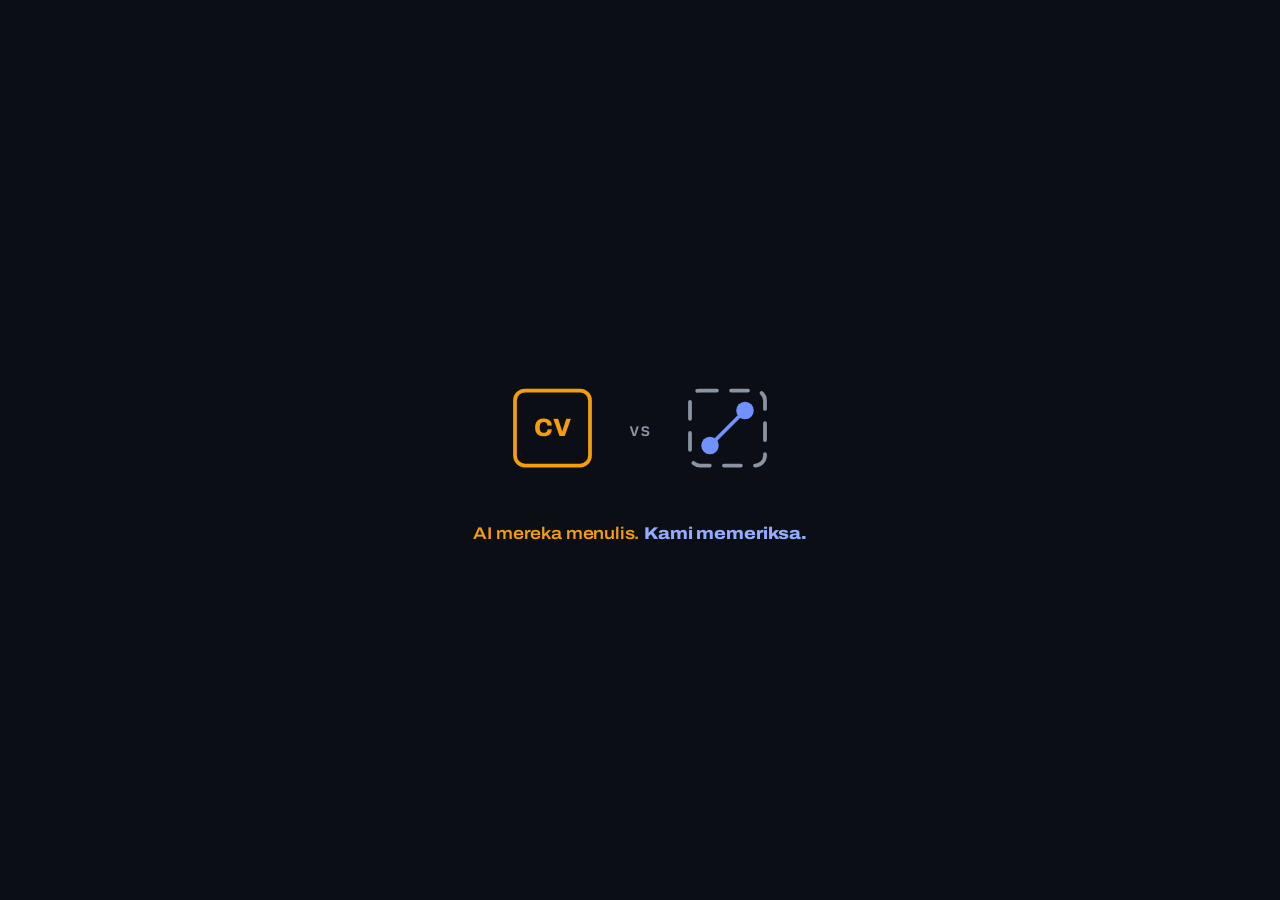
==== commit 68640d64: "Reposition as a reviewed screening service and add pricing and Data & AI Website: - Sell the outcome" ====
--- a/app/index.html
+++ b/app/index.html
@@ -4,7 +4,7 @@
 <meta charset="utf-8">
 <meta name="viewport" content="width=device-width, initial-scale=1, viewport-fit=cover">
 <title>Jejak</title>
-<meta name="description" content="AI mereka menulis CV. AI Jejak memeriksanya.">
+<meta name="description" content="Jejak: jasa screening developer. AI mereka menulis CV, kami memeriksanya.">
 <meta name="theme-color" content="#0c1117" id="themeColor">
 <meta name="apple-mobile-web-app-capable" content="yes">
 <meta name="mobile-web-app-capable" content="yes">
@@ -38,7 +38,7 @@
       <circle cx="176" cy="74" r="7"/><circle cx="204" cy="46" r="7"/>
     </g>
   </svg>
-  <p class="splash-word"><span>AI mereka menulis.</span> <b>AI kami memeriksa.</b></p>
+  <p class="splash-word"><span>AI mereka menulis.</span> <b>Kami memeriksa.</b></p>
 </div>
 
 <!-- login -->
@@ -47,7 +47,7 @@
   <form class="login-card" id="loginForm" novalidate>
     <div class="vs-badge" aria-hidden="true"><span class="r">AI</span><i>vs</i><span class="j">AI</span></div>
     <h1>AI mereka menulis CV.<br><em>Jejak memeriksanya.</em></h1>
-    <p class="hint">Masuk untuk melihat siapa yang benar-benar bisa, bukan siapa yang paling pandai menulis.</p>
+    <p class="hint">Masuk untuk melihat siapa yang benar-benar bisa, bukan siapa yang paling pandai menulis. Demo dengan data contoh.</p>
     <label class="f" for="loginUser">Nama pengguna
       <input id="loginUser" name="username" autocomplete="username" autocapitalize="off" autocorrect="off" spellcheck="false" required>
     </label>
@@ -100,7 +100,7 @@
       <div class="chips" id="stageChips" aria-label="Saring tahap"></div>
       <div class="seg" role="group" aria-label="Mode penilaian" id="modeSeg">
         <span class="seg-thumb" aria-hidden="true"></span>
-        <button type="button" data-mode="cv" aria-pressed="false">Versi AI kandidat</button>
+        <button type="button" data-mode="cv" aria-pressed="false">Versi CV</button>
         <button type="button" data-mode="es" aria-pressed="true">Versi bukti</button>
       </div>
       <p class="hint" id="rankHint"></p>
@@ -108,7 +108,7 @@
       <p class="hint center" id="swipeHint">Geser kartu ke kanan untuk shortlist, ke kiri untuk arsip.</p>
     </section>
     <section class="screen" data-screen="bukti" hidden>
-      <div class="live-head"><span class="live"><i></i>Agen aktif</span><span class="label" id="feedCount"></span></div>
+      <div class="live-head"><span class="live"><i></i>Verifikasi berjalan</span><span class="label" id="feedCount"></span></div>
       <div class="chips" id="srcChips" aria-label="Saring sumber"></div>
       <ul class="feed" id="feed"></ul>
     </section>
